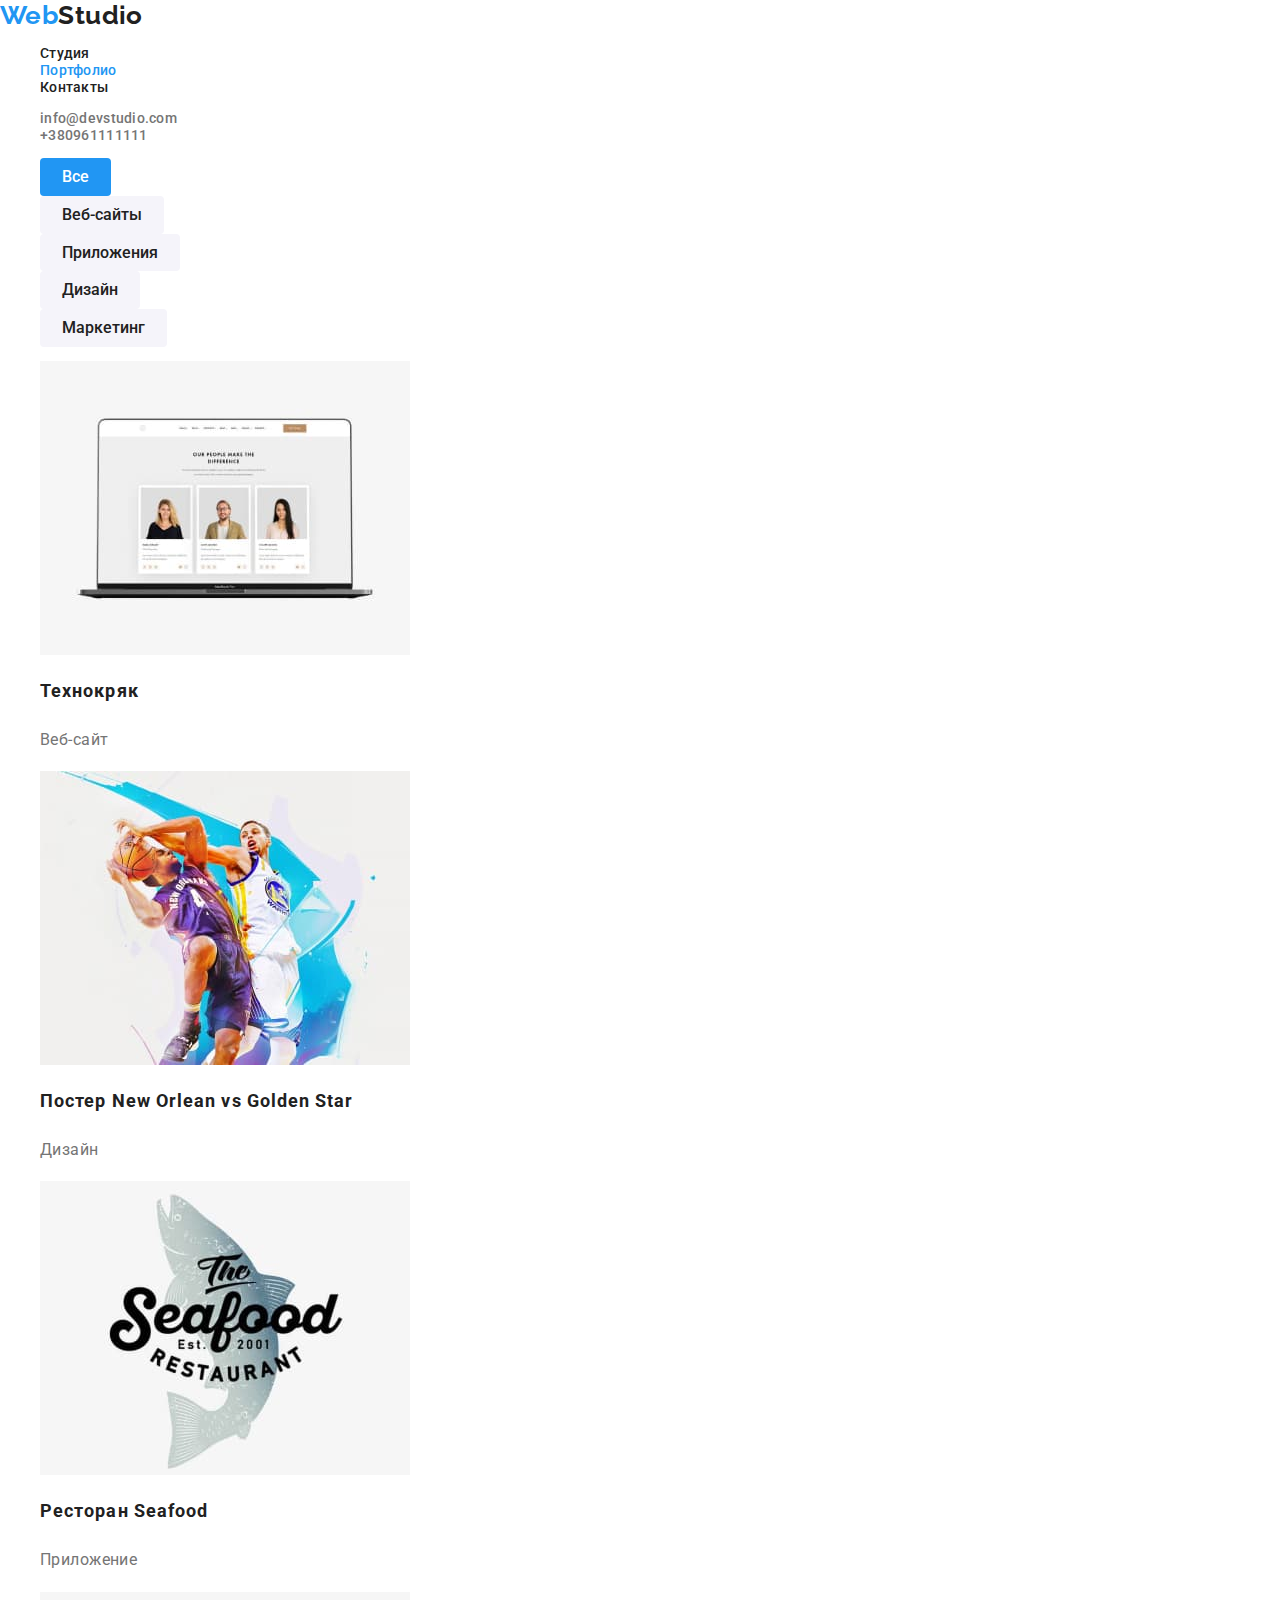
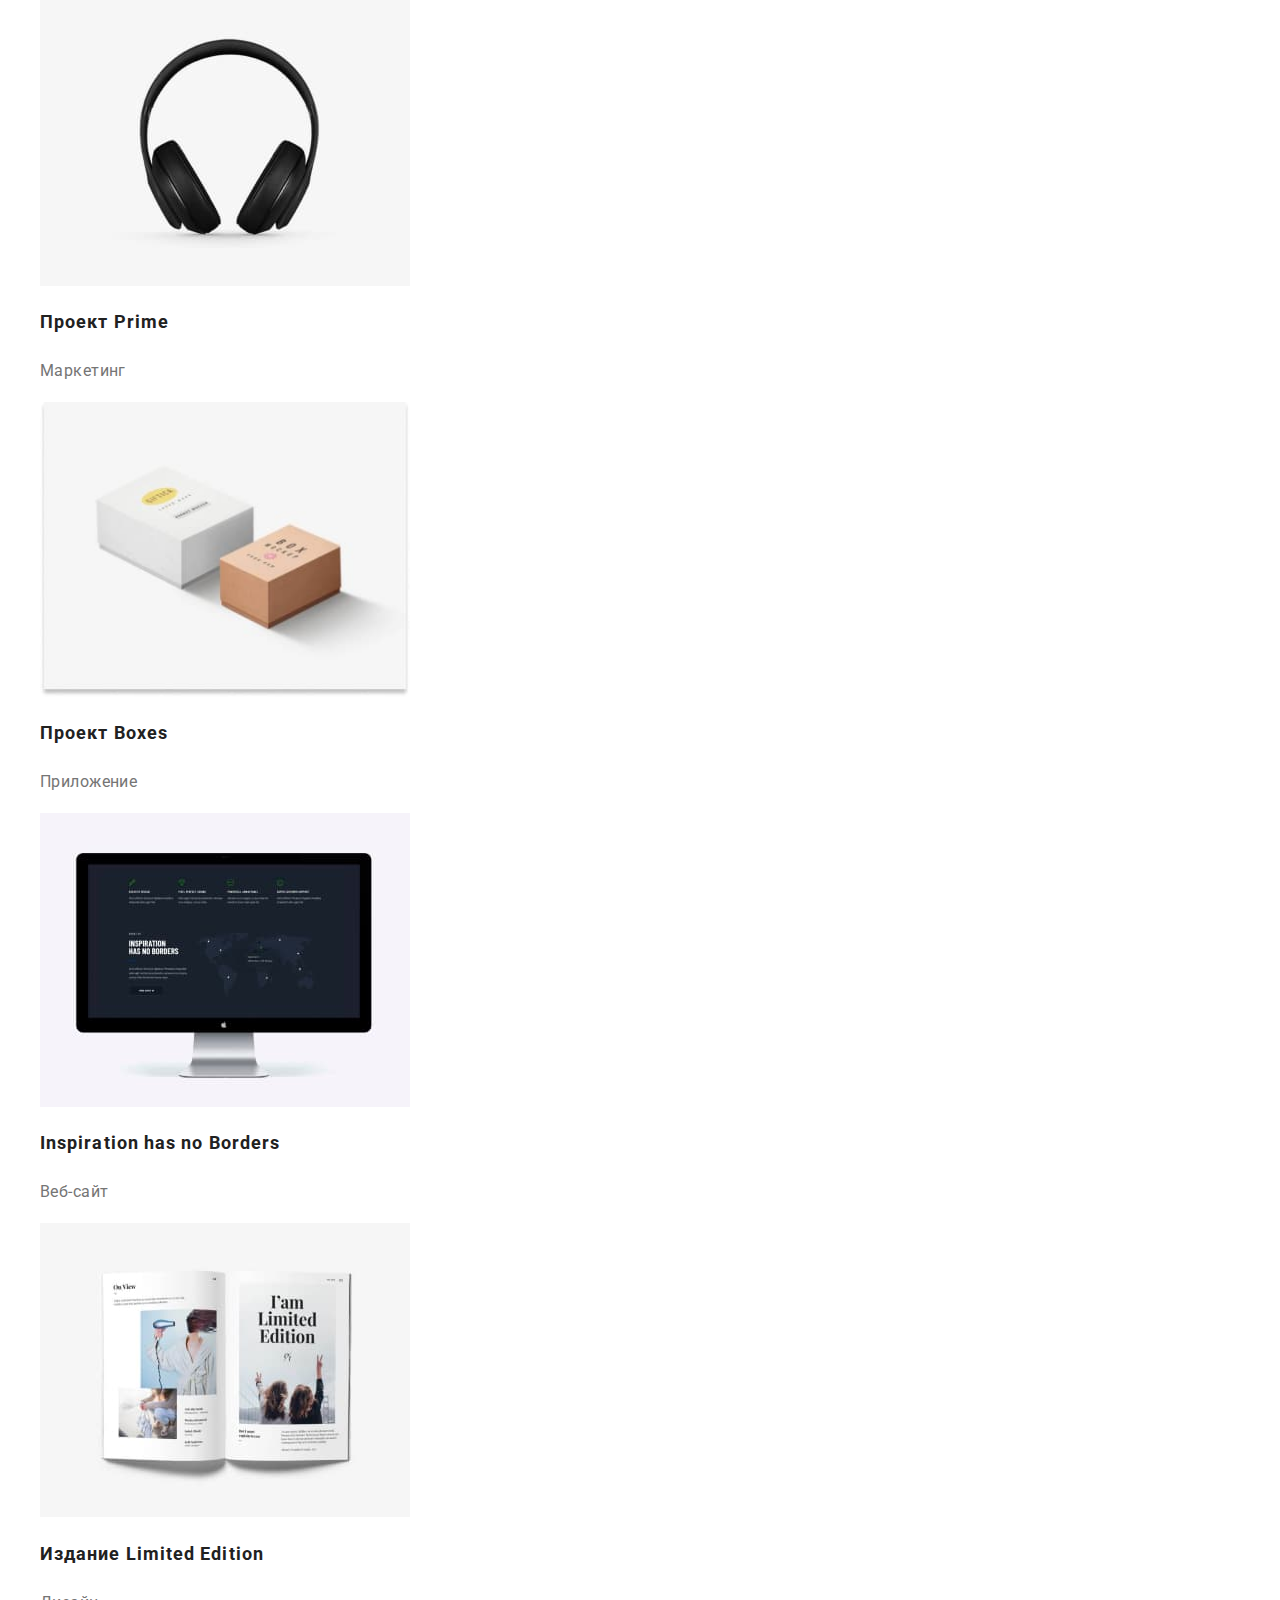
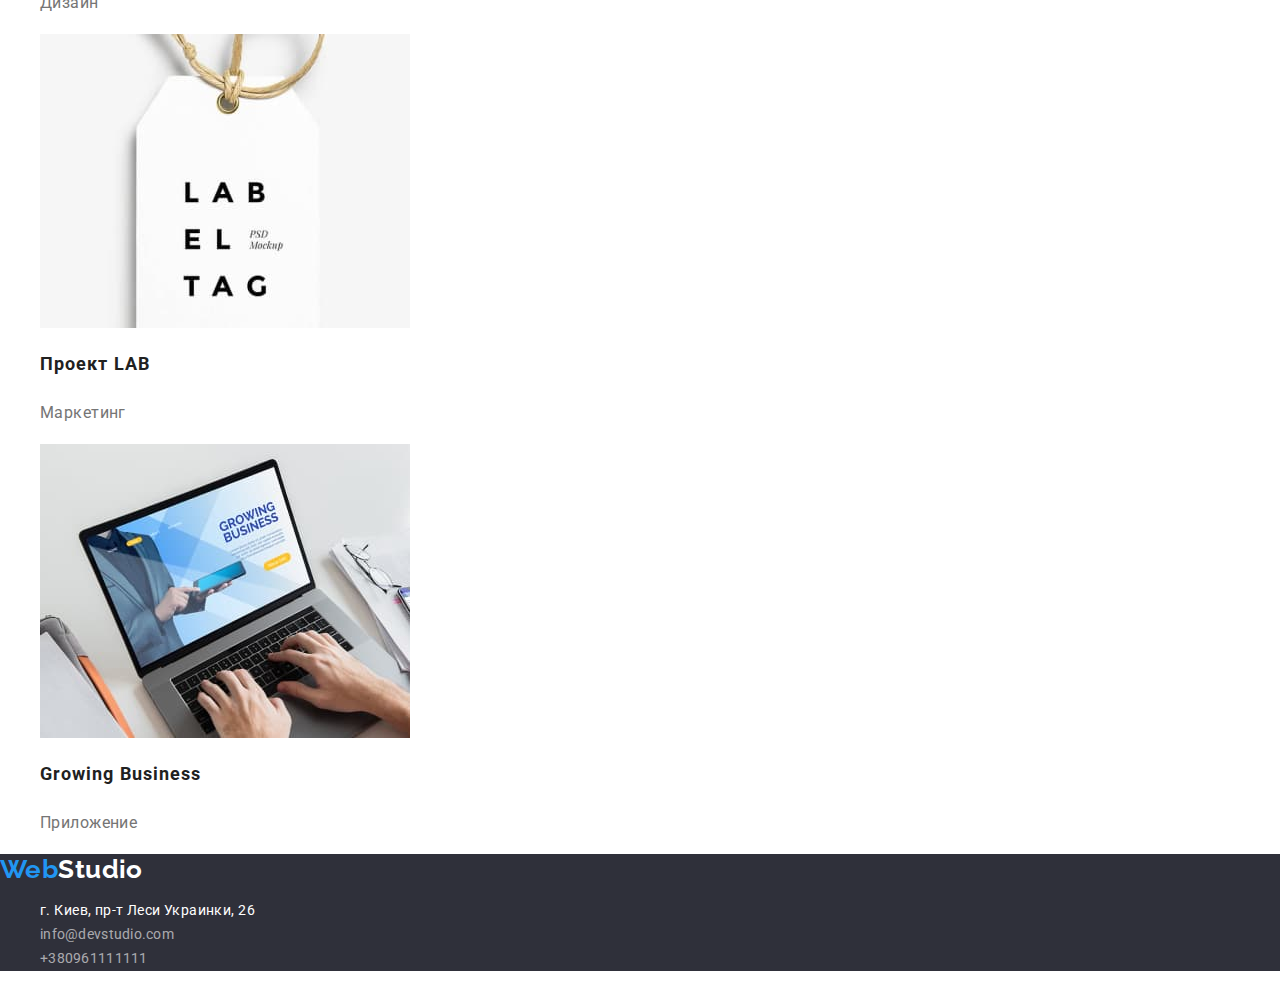
==== portfolio.html @ 8aadfa43 "normallize" ====
<!DOCTYPE html>
<html lang="en">
<head>
    <meta charset="UTF-8">
    <meta http-equiv="X-UA-Compatible" content="IE=edge">
    <meta name="viewport" content="width=device-width, initial-scale=1.0">
    <title>portfolio</title>
    <link href="https://fonts.googleapis.com/css2?family=Raleway:wght@700&family=Roboto:wght@400;500;700;900&display=swap" rel="stylesheet">
    <link rel="stylesheet" href="https://cdnjs.cloudflare.com/ajax/libs/modern-normalize/1.1.0/modern-normalize.min.css">
    <link rel="stylesheet" href="css/style.css">
</head>
<body>
    <header class="header">
        <nav class="header-nav">
            <a class="logo link" href="./index.html">
                <span class="accent">Web</span>Studio</a>
    
            <ul class="header-list list">
                <li class="header-item"><a class="nav-link link" href="./index.html">Студия</a></li>
                <li class="header-item"><a class="nav-link link current" href="./portfolio.html">Портфолио</a></li>
                <li class="header-item"><a class="nav-link link" href="">Контакты</a></li>
            </ul>
        </nav>
    
            <ul>
                <li class="header-item list"><a class="contact-link link" href="mailto:info@devstudio.com">info@devstudio.com</a></li>
                <li class="header-item list"><a class="contact-link link" href="tel:+380961111111">+380961111111</a></li>
            
            </ul>
        
        </header>
        <main>
            <section class="portfolio">
                <h1 class="visually-hidden">Портфолио</h1>
                <ul class="btn-list list">
                    <li><button class="portfolio-btn current" type="button">Все</button></li>
                    <li><button class="portfolio-btn" type="button">Веб-сайты</button></li>
                    <li><button class="portfolio-btn" type="button">Приложения</button></li>
                    <li><button class="portfolio-btn" type="button">Дизайн</button></li>
                    <li><button class="portfolio-btn" type="button">Маркетинг</button></li>
                </ul>
                <ul class="card-list list">
                    <li>
                        <a class="link" href="">
                        <img src="./images/portfolio/portfolio-1.jpg" alt="Веб-сайт" width="370" />
                        <h2 class="card-title">Технокряк</h2>
                        <p class="card-desc">Веб-сайт</p>  
                        </a>
                    </li>
                    <li>
                        <a class="link" href="">
                        <img src="./images/portfolio/portfolio-2.jpg" alt="Дизайн" width="370" />
                        <h2 class="card-title">Постер New Orlean vs Golden Star</h2>
                        <p class="card-desc">Дизайн</p>  
                        </a>
                    </li>
                    <li>
                        <a class="link" href="">
                        <img src="./images/portfolio/portfolio-3.jpg" alt="Приложение" width="370" />
                        <h2 class="card-title">Ресторан Seafood</h2>
                        <p class="card-desc">Приложение</p>  
                        </a>
                    </li>
                    <li>
                        <a class="link" href="">
                        <img src="./images/portfolio/portfolio-4.jpg" alt="Маркетинг" width="370" />
                        <h2 class="card-title">Проект Prime</h2>
                        <p class="card-desc">Маркетинг</p>  
                        </a>
                    </li>
                    <li>
                        <a class="link" href="">
                        <img src="./images/portfolio/portfolio-5.jpg" alt="Приложение" width="370" />
                        <h2 class="card-title">Проект Boxes</h2>
                        <p class="card-desc">Приложение</p>  
                        </a>
                    </li>
                    <li>
                        <a class="link" href="">
                        <img src="./images/portfolio/portfolio-6.jpg" alt="Веб-сайт" width="370" />
                        <h2 class="card-title">Inspiration has no Borders</h2>
                        <p class="card-desc">Веб-сайт</p>  
                        </a>
                    </li>
                    <li>
                        <a class="link" href="">
                        <img src="./images/portfolio/portfolio-7.jpg" alt="Дизайн" width="370" />
                        <h2 class="card-title">Издание Limited Edition</h2>
                        <p class="card-desc">Дизайн</p>  
                        </a>
                    </li>
                    <li>
                        <a class="link" href="">
                        <img src="./images/portfolio/portfolio-8.jpg" alt="Маркетинг" width="370" />
                        <h2 class="card-title">Проект LAB</h2>
                        <p class="card-desc">Маркетинг</p>  
                        </a>
                    </li>
                    <li>
                        <a class="link" href="">
                        <img src="./images/portfolio/portfolio-9.jpg" alt="Приложение" width="370" />
                        <h2 class="card-title">Growing Business</h2>
                        <p class="card-desc">Приложение</p>  
                        </a>
                    </li>
                </ul>
            </section>
        </main>
        <footer class="footer">
            <a class="logo link" href="/">
               <span class="accent">Web</span>Studio</a>
            <ul class="footer list">
                <li class="footer item">
                    <a class="adress-link link" href="https://goo.gl/maps/D3uRbkzvZpGUqhTm6" target="_blank" rel="noopener noreferrer">г. Киев, пр-т Леси Украинки, 26</a>
                </li>
                <li class="footer list">
                    <a class="contact-link link list " href="mailto:info@devstudio.com">info@devstudio.com</a>
                </li>
                <li class="footer list">
                    <a class="contact-link link list" href="tel:+380961111111">+380961111111</a>
                </li>
            </ul>
        </footer>
</body>

</html>
---- css/style.css ----
:root {
    --primary-text-color: #757575;
    --secondary-text-color: #212121;
    --primary-white-color: #ffffff;
    --accent-color: #2196F3;
    --secondary-font-family: "Raleway", sans-serif;
    --primary-font-family: "Roboto", sans-serif;

}

html {
    box-sizing: border-box;
}

*,
*::before,
*::after {
    box-sizing: inherit;
}

body {
 font-family: var(--primary-font-family);
 color: var(--primary-text-color);
 background-color: var(--primay-white-color);
 font-size: 14px;
 letter-spacing: 0.03em;

 margin: 0;
}

.link {
text-decoration: none;
}

.list {
list-style: none;
}

.visually-hidden {
    position: absolute;
    width: 1px;
    height: 1px;
    margin: -1px;
    border: 0;
    padding: 0;
    
    white-space: nowrap;
    clip-path: inset(100%);
    clip: rect(0 0 0 0);
    overflow: hidden;
  }

.hero-title {
font-size: 36px;
line-height: 1.16;
text-align: center;
color: var(--secondary-text-color);

}

.section-title {
font-size: 36px;
line-height: 1.16;
text-align: center;
color: var(--secondary-text-color);

}

/* logo webstudio */
.logo {
font-family: var(--secondary-font-family);    
font-size: 26px;
line-height: 1.19;
color: var(--secondary-text-color);
font-weight: 700;
}

.accent { 
    color: var(--accent-color);
}

/* ссылки студия,портфолио,контакты,*/

.nav-link,
.contact-link {
font-weight: 500;
line-height: 1.14;
letter-spacing: 0.02em;
color: var(--secondary-text-color);
}

.nav-link:hover,
.nav-link:focus,
.contact-link:hover,
.contact-link:focus,
.current {
    color: var(--accent-color);
}

/* емейл,телефон */

.contact-link {
color: var(--primary-text-color);
}

/* button */

.button {
    background: var(--accent-color);
    color: var(--primary-white-color);
}

.hero {
    background: #2F303A;
}

.hero-title {
font-size: 44px;
line-height: 1.36;
letter-spacing: 0.06em;
color: #ffffff;
}

/* секция  about */

.about-subtitle {
font-size: 14px;
line-height: 1.14;
color: var(--secondary-text-color);
font-weight: 700;
text-transform: uppercase;
}

.about-description{
    line-height: 1.71;
}

/* секция наша команда */

.team {
background: #F5F4FA;
}

.team-subtitle {
font-size: 16px;
line-height: 1.18;
letter-spacing: 0.03em;
color: #212121;
}

/* footer */

.footer {
background: #2F303A;
}

.footer .logo {
color: var(--primary-white-color);
}

.adress-link {
font-size: 14px;
line-height: 1.71;
color: var(--primary-white-color);
}



.footer .contact-link {
color:rgba(255, 255, 255, 0.6);
font-weight: 400;
line-height: 1.71;
}

.nav-link:hover,
.nav-link:focus,
.contact-link:hover,
.contact-link:focus,
.current {
    color: var(--accent-color);
}

/* ПОРТФОЛИО */

.portfolio-btn {
font-family: 'Roboto';
font-weight: 500;
font-size: 16px;
line-height: 1.62;


background-color: #F5F4FA;
border-radius: 4px;

color: var(--secondary-text-color);
cursor: pointer;
border: none;
padding: 6px 22px;
}

.portfolio-btn:hover,
.portfolio-btn:focus {
    background-color: var(--accent-color);
    color: var(--primary-white-color);
}

.portfolio-btn.current {
    background-color: var(--accent-color);
    color: var(--primary-white-color);
}

.card-title {
    font-size: 18px;
    line-height: 2;
    letter-spacing: 0.06em;
    color: var(--secondary-text-color);
}

.card-desc {
    font-size: 16px;
    line-height: 1.88;
    color: var(--primary-text-color);
}
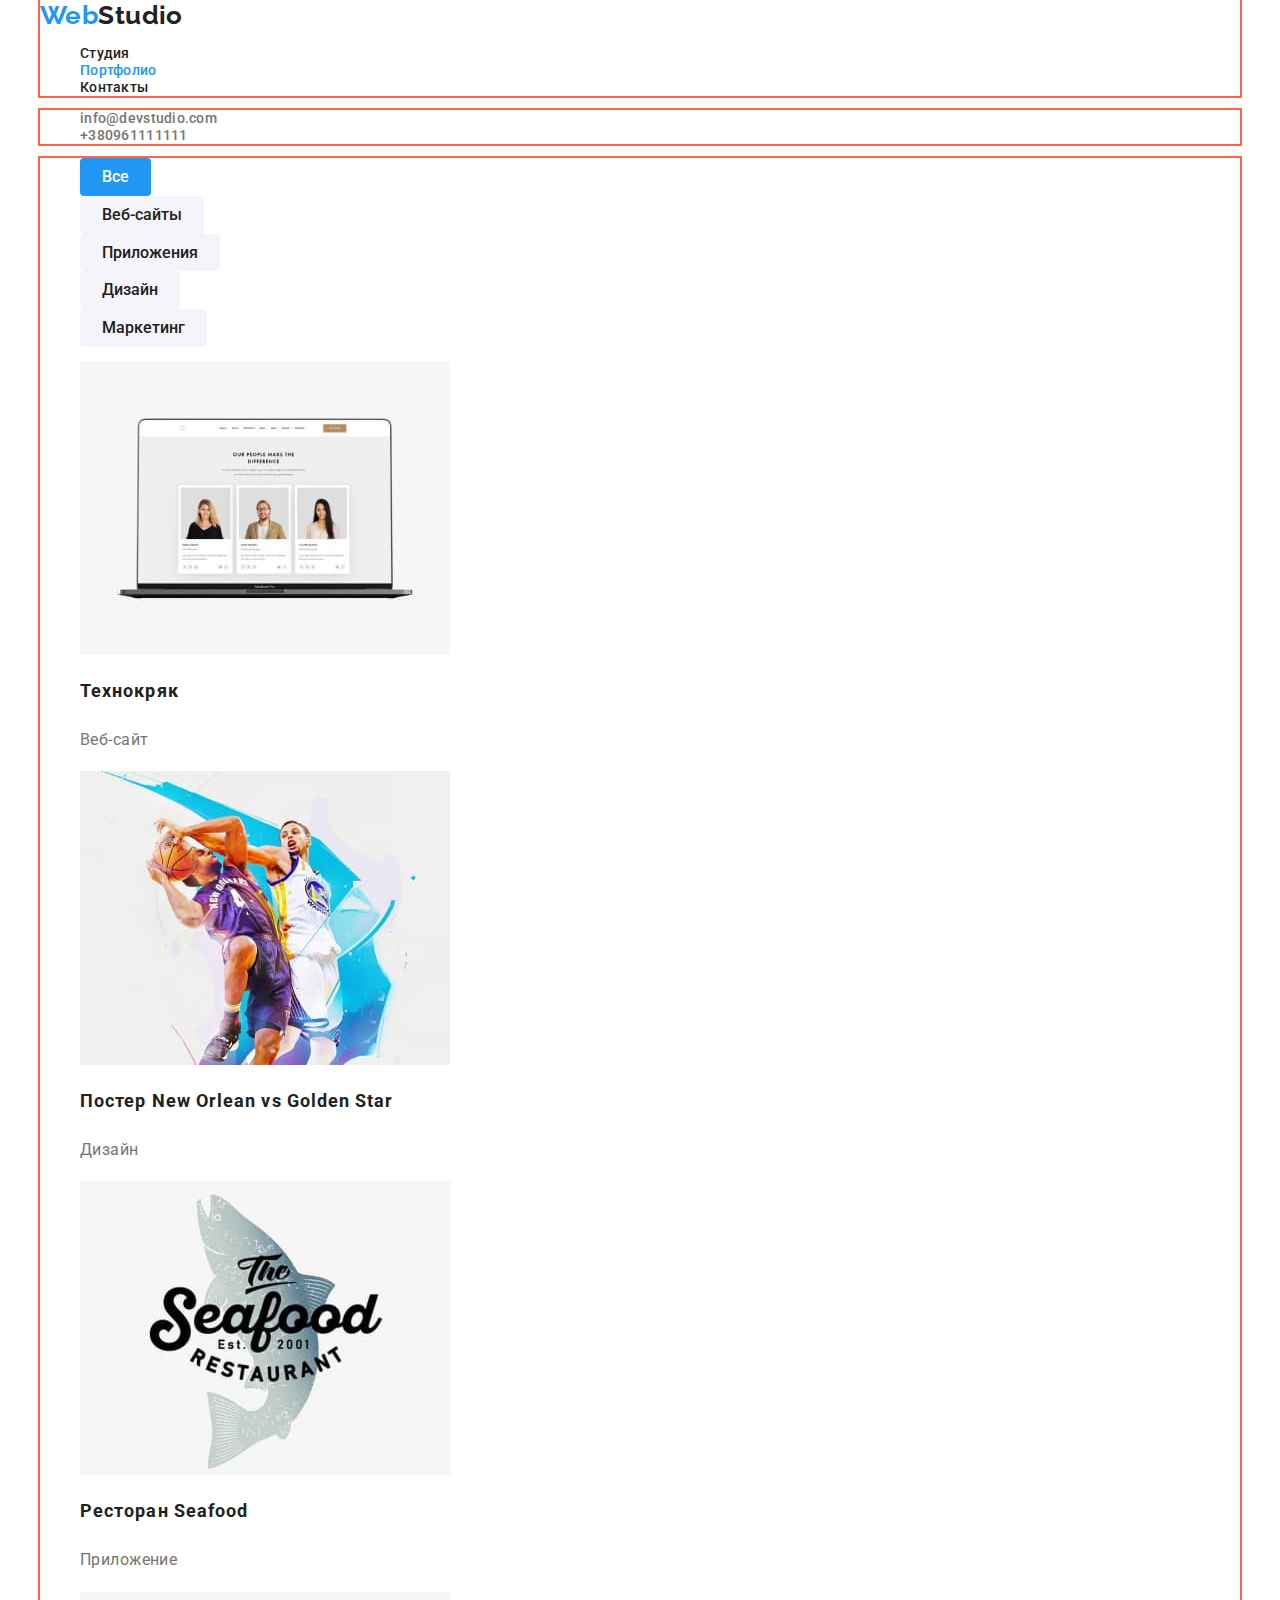
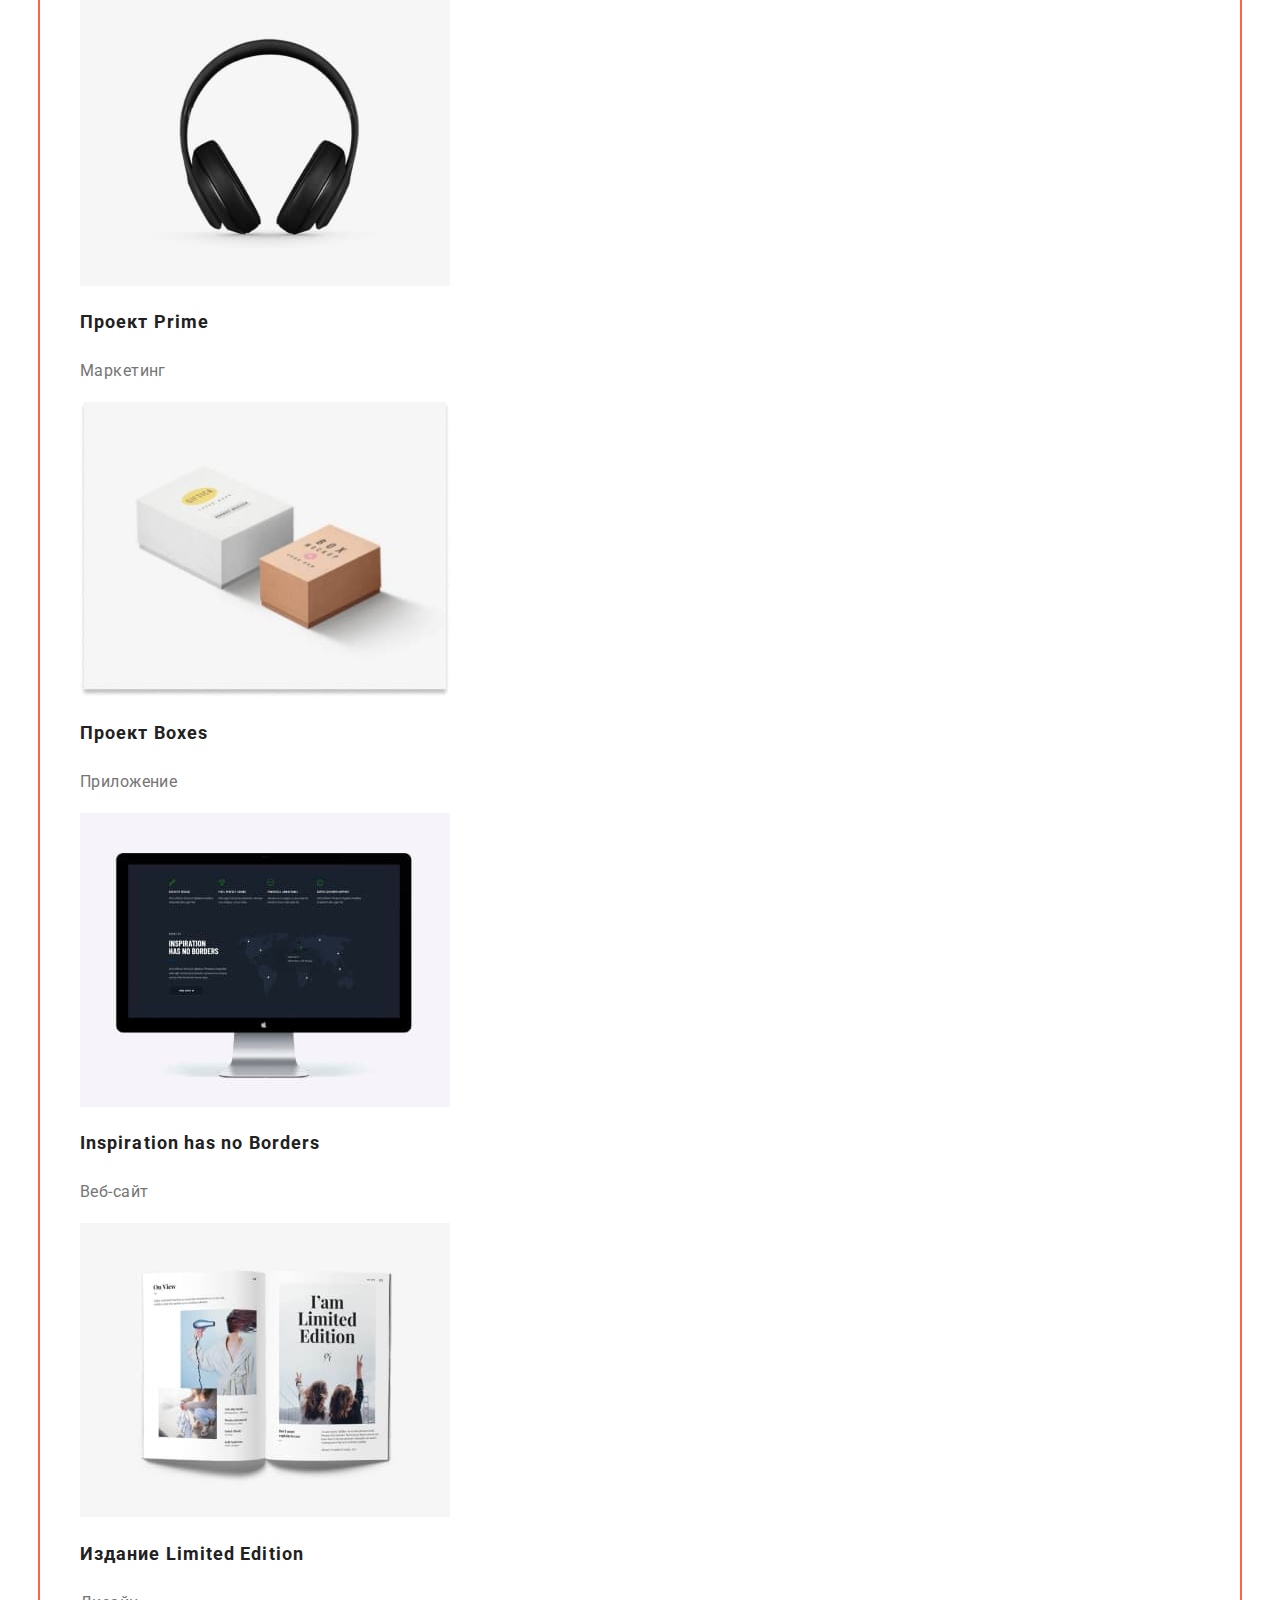
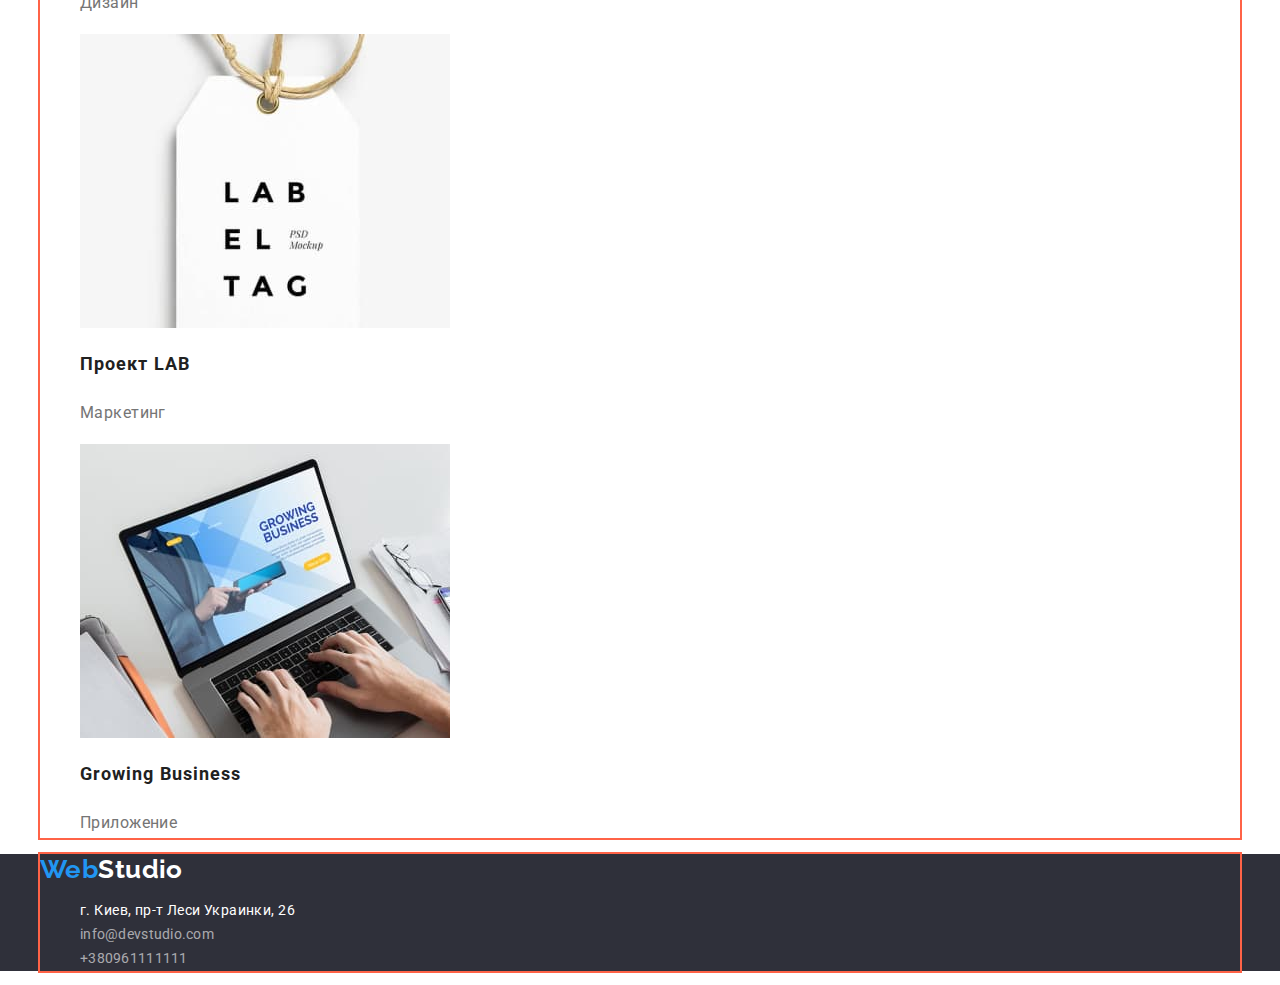
==== commit 3a688ce4: "container" ====
--- a/portfolio.html
+++ b/portfolio.html
@@ -11,6 +11,7 @@
 </head>
 <body>
     <header class="header">
+        <div class="container">
         <nav class="header-nav">
             <a class="logo link" href="./index.html">
                 <span class="accent">Web</span>Studio</a>
@@ -20,17 +21,21 @@
                 <li class="header-item"><a class="nav-link link current" href="./portfolio.html">Портфолио</a></li>
                 <li class="header-item"><a class="nav-link link" href="">Контакты</a></li>
             </ul>
+        </div>
         </nav>
     
+        <div class="container">   
             <ul>
                 <li class="header-item list"><a class="contact-link link" href="mailto:info@devstudio.com">info@devstudio.com</a></li>
                 <li class="header-item list"><a class="contact-link link" href="tel:+380961111111">+380961111111</a></li>
             
             </ul>
+        </div> 
         
         </header>
         <main>
             <section class="portfolio">
+                <div class="container"> 
                 <h1 class="visually-hidden">Портфолио</h1>
                 <ul class="btn-list list">
                     <li><button class="portfolio-btn current" type="button">Все</button></li>
@@ -104,9 +109,11 @@
                         </a>
                     </li>
                 </ul>
+                </div>
             </section>
         </main>
         <footer class="footer">
+            <div class="container">
             <a class="logo link" href="/">
                <span class="accent">Web</span>Studio</a>
             <ul class="footer list">
@@ -120,6 +127,7 @@
                     <a class="contact-link link list" href="tel:+380961111111">+380961111111</a>
                 </li>
             </ul>
+        </div>
         </footer>
 </body>
 
--- a/css/style.css
+++ b/css/style.css
@@ -220,4 +220,13 @@
     font-size: 16px;
     line-height: 1.88;
     color: var(--primary-text-color);
-}+}
+
+/* dz3 container */
+
+.container {
+    margin-left: auto;
+    margin-right: auto;
+    width: 1200px;
+    outline: 2px solid tomato;
+}
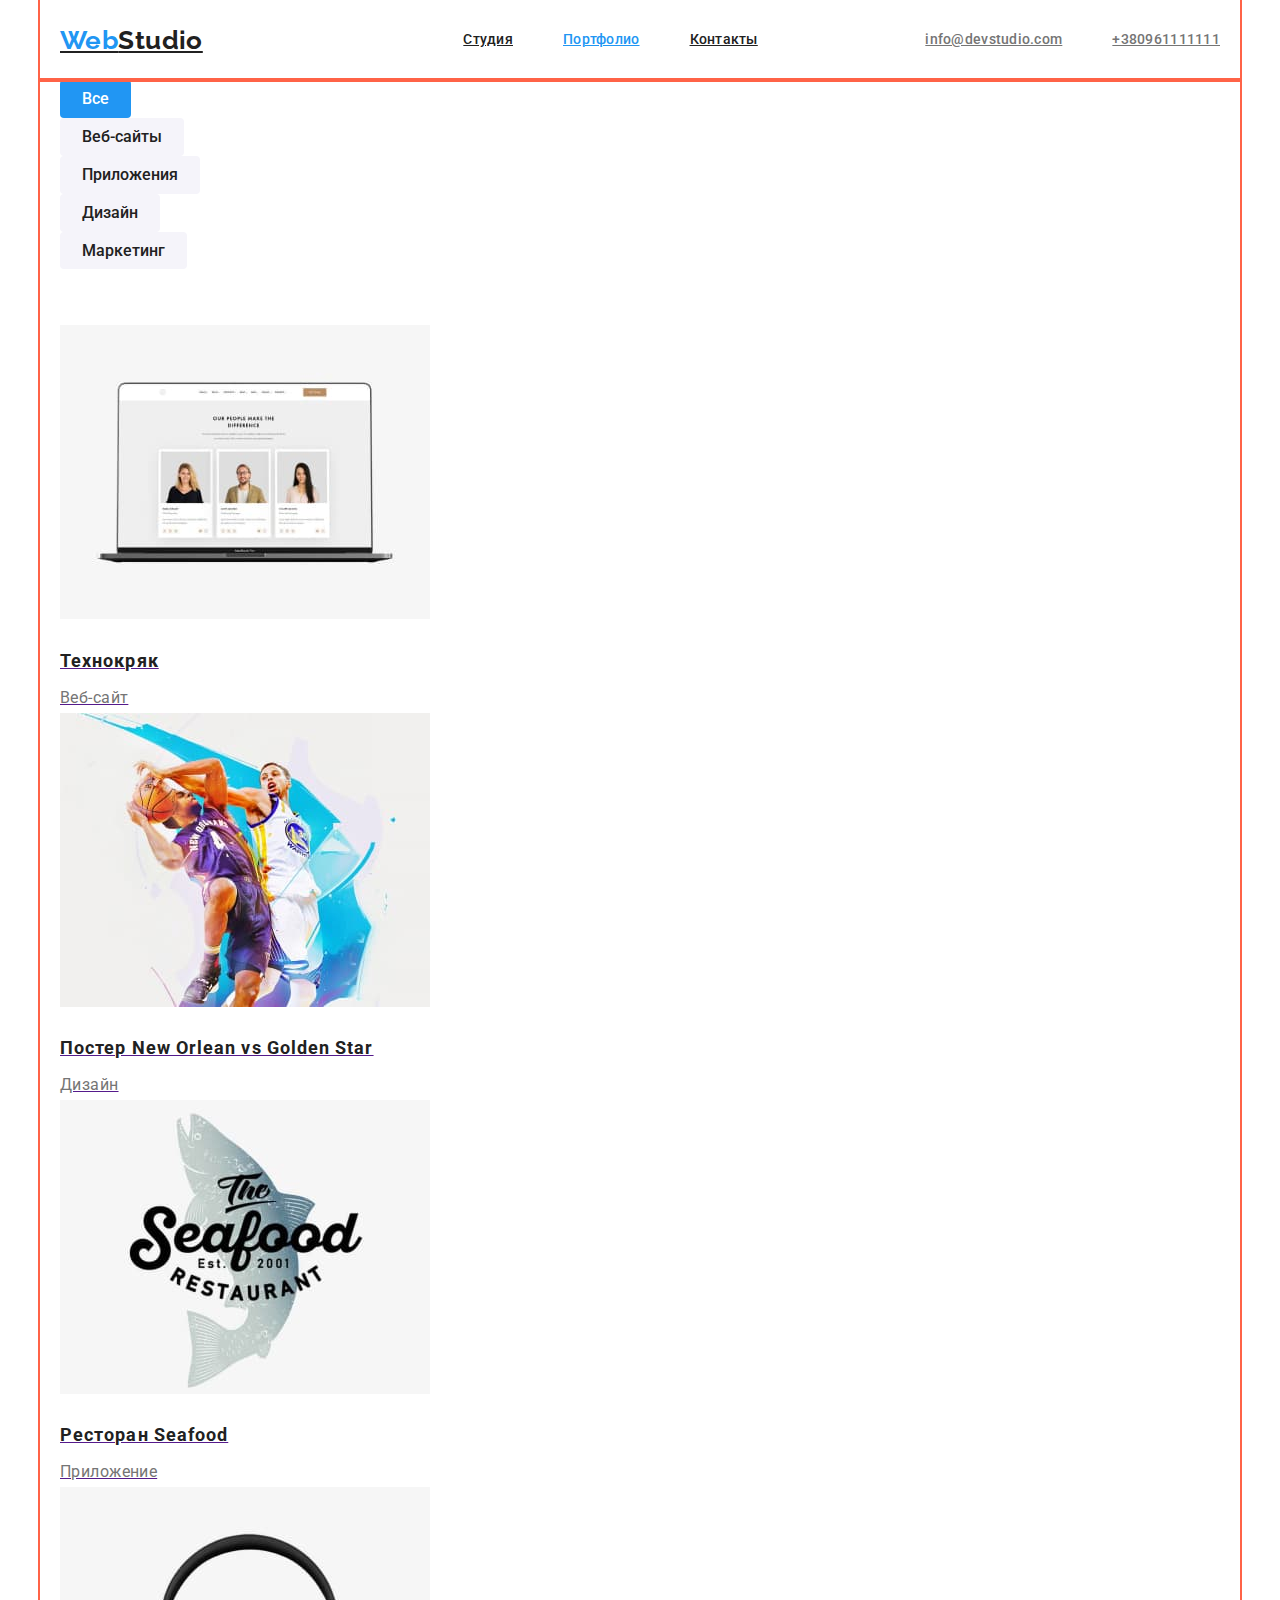
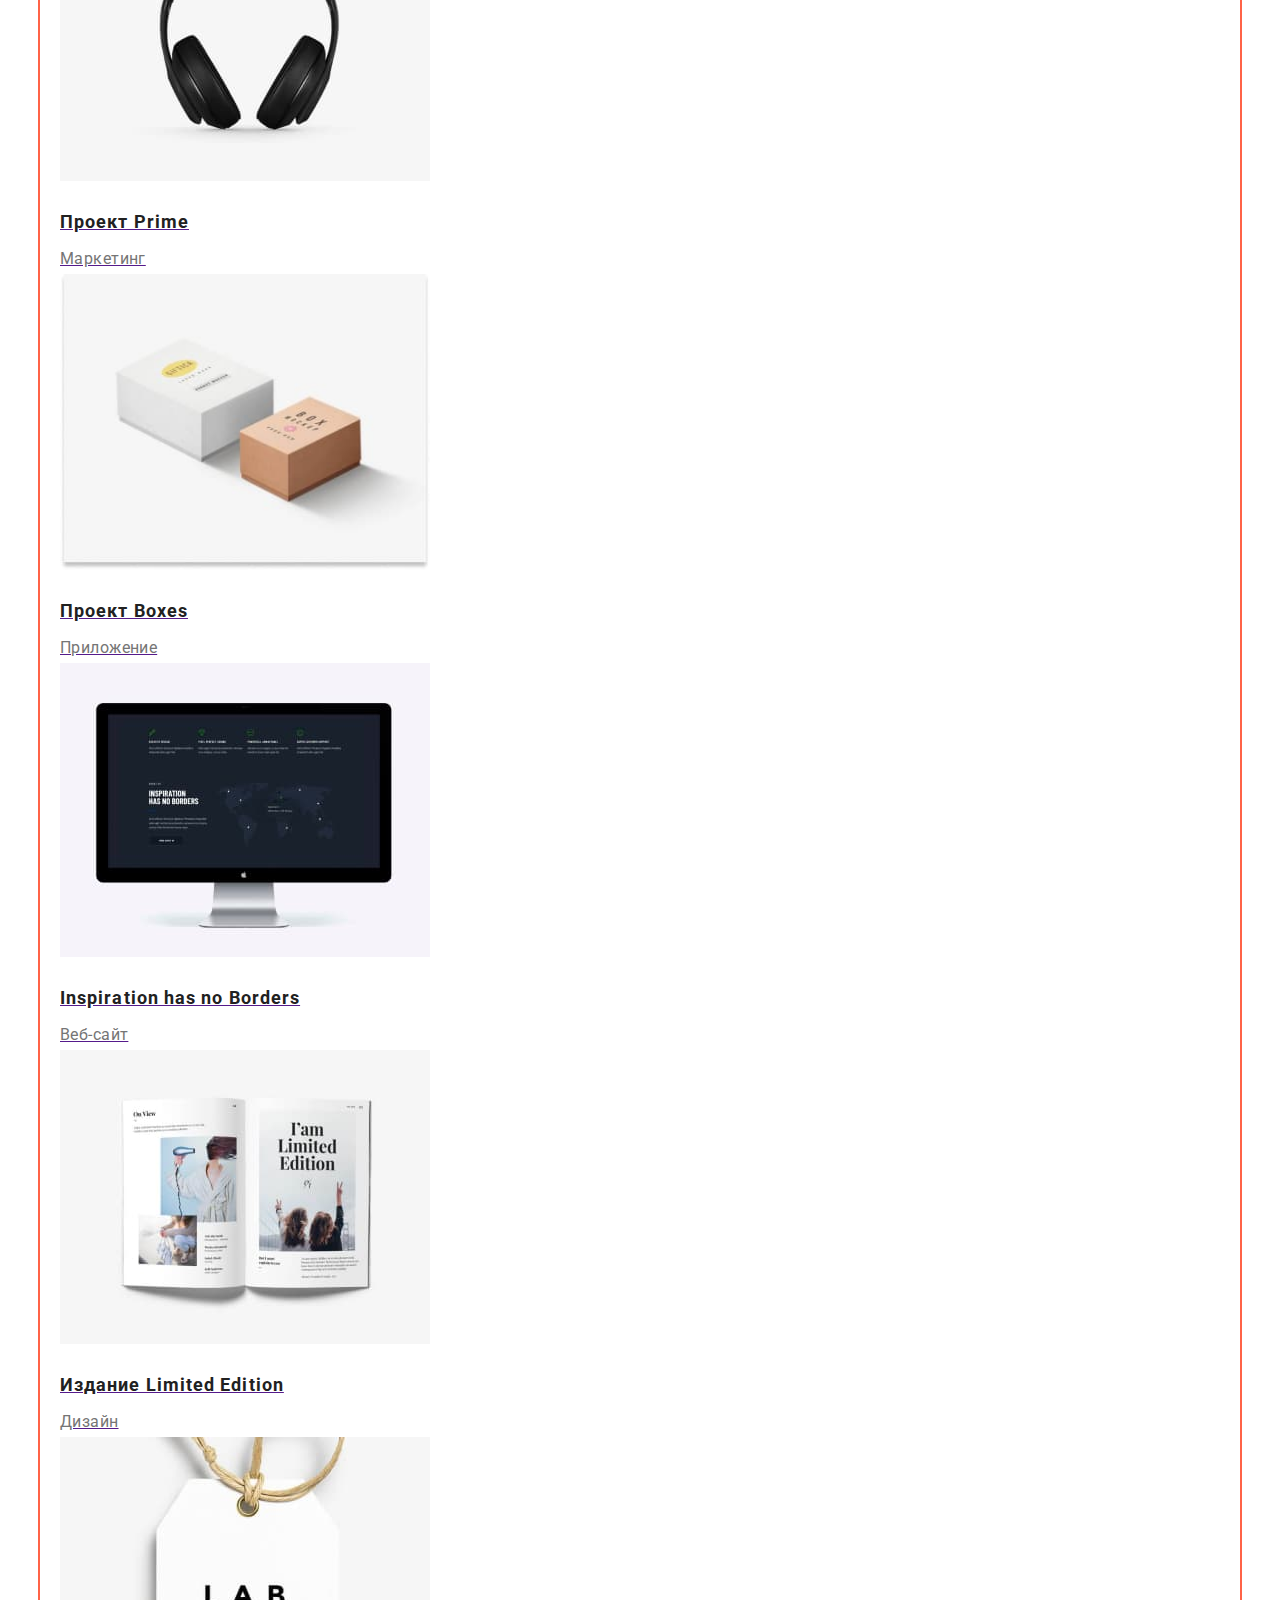
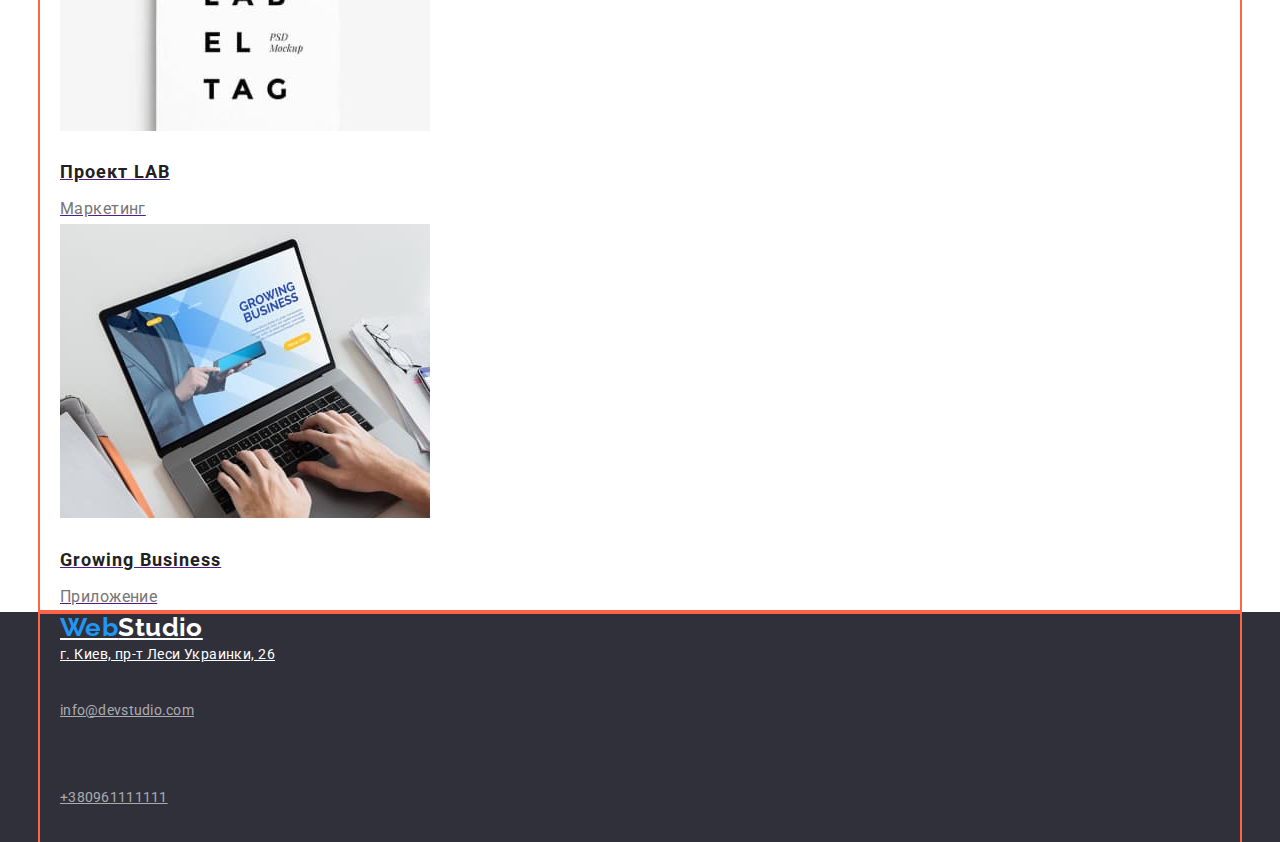
==== commit 8b194fa7: "flex" ====
--- a/portfolio.html
+++ b/portfolio.html
@@ -12,7 +12,7 @@
 <body>
     <header class="header">
         <div class="container">
-        <nav class="header-nav">
+        <nav class="header-nav main">
             <a class="logo link" href="./index.html">
                 <span class="accent">Web</span>Studio</a>
     
@@ -21,15 +21,12 @@
                 <li class="header-item"><a class="nav-link link current" href="./portfolio.html">Портфолио</a></li>
                 <li class="header-item"><a class="nav-link link" href="">Контакты</a></li>
             </ul>
-        </div>
-        </nav>
-    
-        <div class="container">   
-            <ul>
+            <ul class="header-list list">
                 <li class="header-item list"><a class="contact-link link" href="mailto:info@devstudio.com">info@devstudio.com</a></li>
                 <li class="header-item list"><a class="contact-link link" href="tel:+380961111111">+380961111111</a></li>
             
             </ul>
+        </nav>
         </div> 
         
         </header>
--- a/css/style.css
+++ b/css/style.css
@@ -24,16 +24,43 @@
  background-color: var(--primay-white-color);
  font-size: 14px;
  letter-spacing: 0.03em;
-
- margin: 0;
-}
-
-.link {
-text-decoration: none;
-}
-
-.list {
-list-style: none;
+}
+
+.link  { 
+    list-style: none;
+    padding-left: 0;
+    margin: 0;
+}
+
+.list { 
+    list-style: none;
+    padding-left: 0;
+    margin: 0;
+    padding: 0px;
+}
+
+.container {
+    margin-left: auto;
+    margin-right: auto;
+    padding-left: 20px;
+    padding-right: 20px;
+    width: 1200px;
+    outline: 2px solid tomato;
+}
+
+h1, h2, h3, h4, h5, h6, p { 
+    margin-top: 0;
+    margin-bottom: 0px;
+}
+
+.img { 
+    display: block;
+    max-width: 100%;
+    height: auto;
+}
+
+.adress { 
+    font-style: normal;
 }
 
 .visually-hidden {
@@ -75,6 +102,11 @@
 font-weight: 700;
 }
 
+.logo.link {
+    margin-right: 93px;
+    
+}
+
 .accent { 
     color: var(--accent-color);
 }
@@ -83,6 +115,10 @@
 
 .nav-link,
 .contact-link {
+    padding-top: 32px;
+    padding-bottom: 32px;
+    display: block;
+
 font-weight: 500;
 line-height: 1.14;
 letter-spacing: 0.02em;
@@ -97,24 +133,60 @@
     color: var(--accent-color);
 }
 
+.header-list {
+    display: flex;
+    
+}
+
+.header-item:not(:last-child) {
+    margin-right: 50px;
+}
+
+.header-nav.main {
+    display: flex;
+    align-items: center;
+}
+
 /* емейл,телефон */
 
 .contact-link {
 color: var(--primary-text-color);
 }
 
+.header-list {
+    padding: 0px;
+    margin: 0px;
+    margin-left: auto;
+}
+
+.header-item .list {
+    padding: 0px;
+    margin-left: 0px;
+}
+
 /* button */
 
 .button {
+    display: inline-block;
+    border-radius: 4px;
+    padding: 10px 32px;
+    min-width: 200px;
+    border: 1px solid transparent;
+    align-items: center;
+
     background: var(--accent-color);
     color: var(--primary-white-color);
 }
 
 .hero {
     background: #2F303A;
+    text-align: center;
 }
 
 .hero-title {
+margin-top: 0px;
+margin-bottom: 30px;
+
 font-size: 44px;
 line-height: 1.36;
 letter-spacing: 0.06em;
@@ -123,7 +195,11 @@
 
 /* секция  about */
 
+
 .about-subtitle {
+    margin-bottom: 10px;
+margin-top: 0px;
+
 font-size: 14px;
 line-height: 1.14;
 color: var(--secondary-text-color);
@@ -131,14 +207,53 @@
 text-transform: uppercase;
 }
 
-.about-description{
+.about-list {
+    margin-top: 0px;
+    margin-bottom: 0px;
+    display: flex;
+    align-items: center;
+}
+
+.about-description {
+margin-bottom: 0px;
+margin-top: 0px;
+margin-right: 30px;
+
     line-height: 1.71;
 }
 
+/* work */
+
+.work {
+    margin-top: 0px;
+    margin-bottom: 0px;    
+}
+
+.section-title {
+    margin-top: 0px;
+    margin-bottom: 50px;
+    
+}
+
+.work-list {
+    display: flex;
+    align-items: center;
+    justify-content: center;
+}
+
+
 /* секция наша команда */
 
 .team {
-background: #F5F4FA;
+    margin-top: 0px;
+    margin-bottom: 0px;
+
+    background: #F5F4FA;
+}
+
+.team-section {
+    margin-top: 0px;
+    margin-bottom: 50px;
 }
 
 .team-subtitle {
@@ -146,6 +261,13 @@
 line-height: 1.18;
 letter-spacing: 0.03em;
 color: #212121;
+}
+
+
+.team-list {
+    display: flex;
+    align-items: center;
+    justify-content: center;
 }
 
 /* footer */
@@ -209,7 +331,15 @@
     color: var(--primary-white-color);
 }
 
+.card-list.list {
+    margin-top: 56px;
+}
+
 .card-title {
+    margin-top: 20px;
+    margin-bottom: 0px;
+    padding: 0px;
+
     font-size: 18px;
     line-height: 2;
     letter-spacing: 0.06em;
@@ -217,16 +347,11 @@
 }
 
 .card-desc {
+    margin-top: 4px;
+    margin-bottom: 0px;
+    padding: 0px;
+
     font-size: 16px;
     line-height: 1.88;
     color: var(--primary-text-color);
-}
-
-/* dz3 container */
-
-.container {
-    margin-left: auto;
-    margin-right: auto;
-    width: 1200px;
-    outline: 2px solid tomato;
-}
+}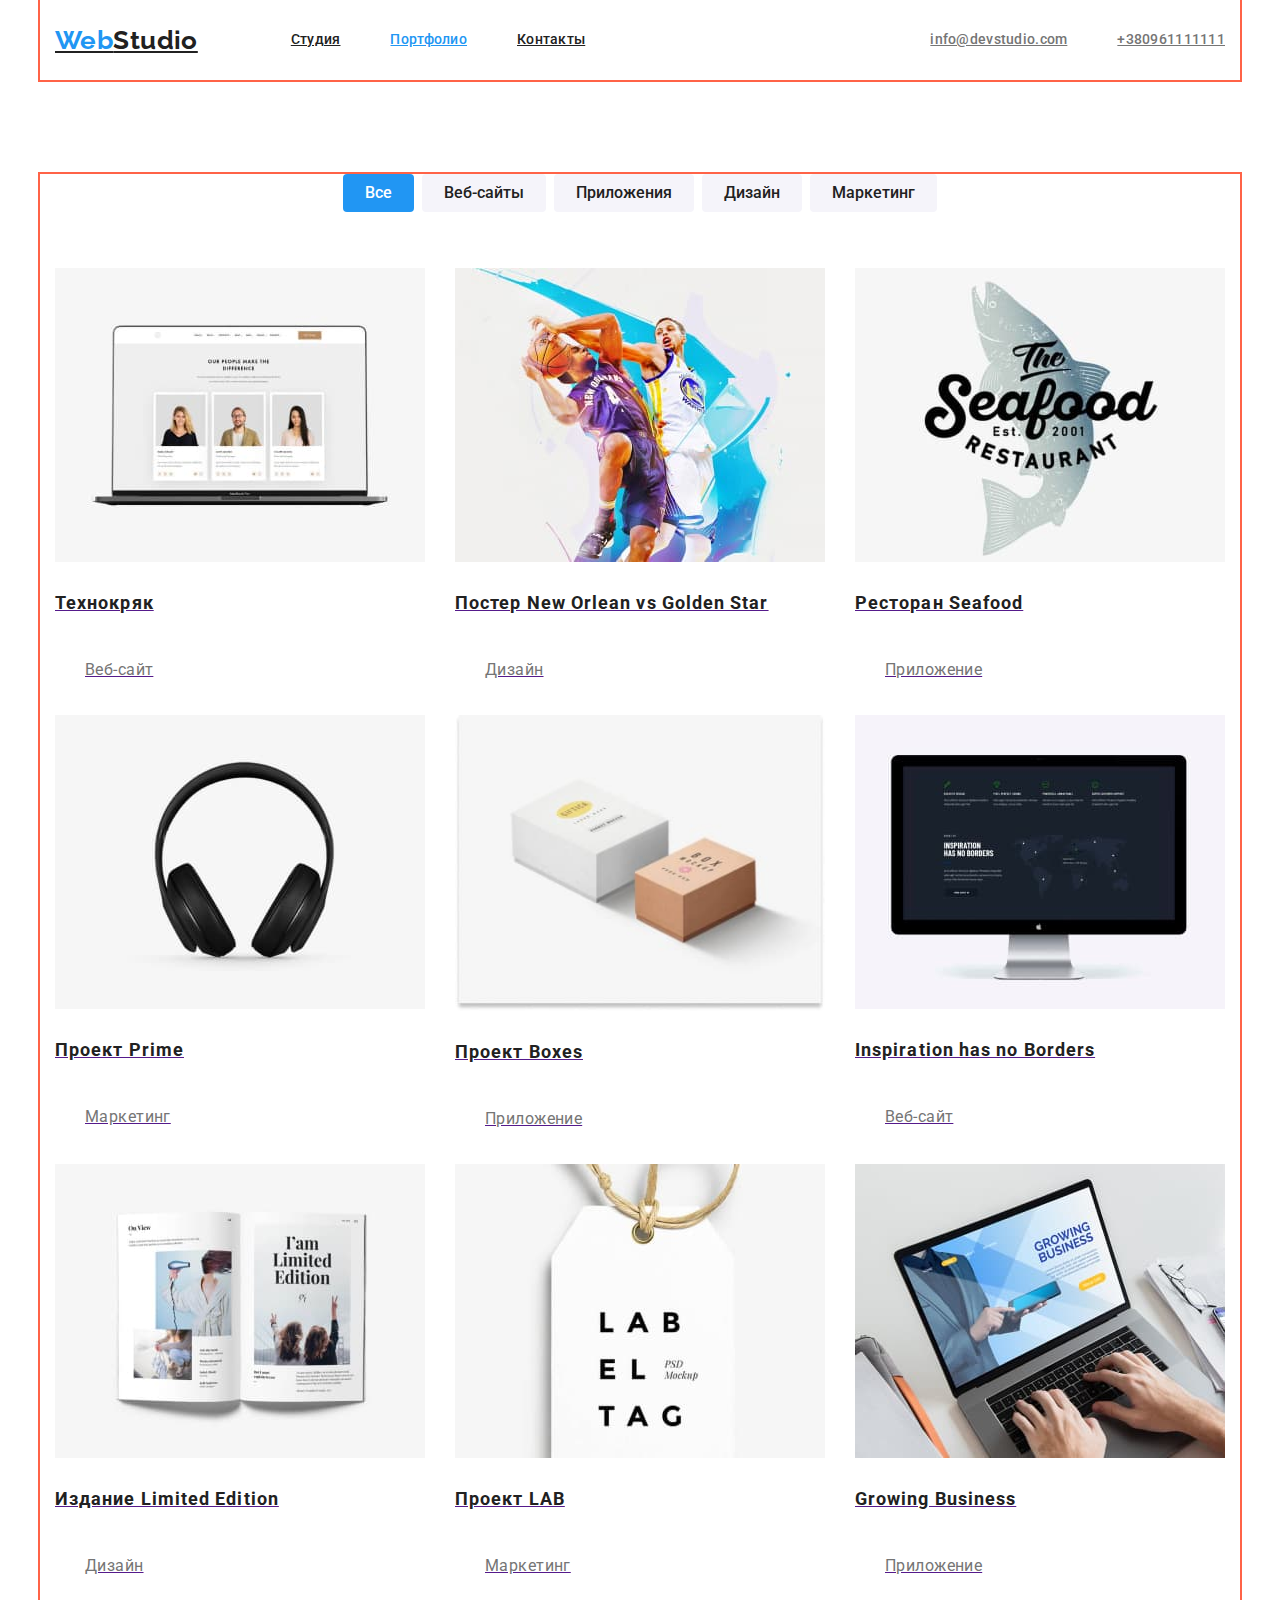
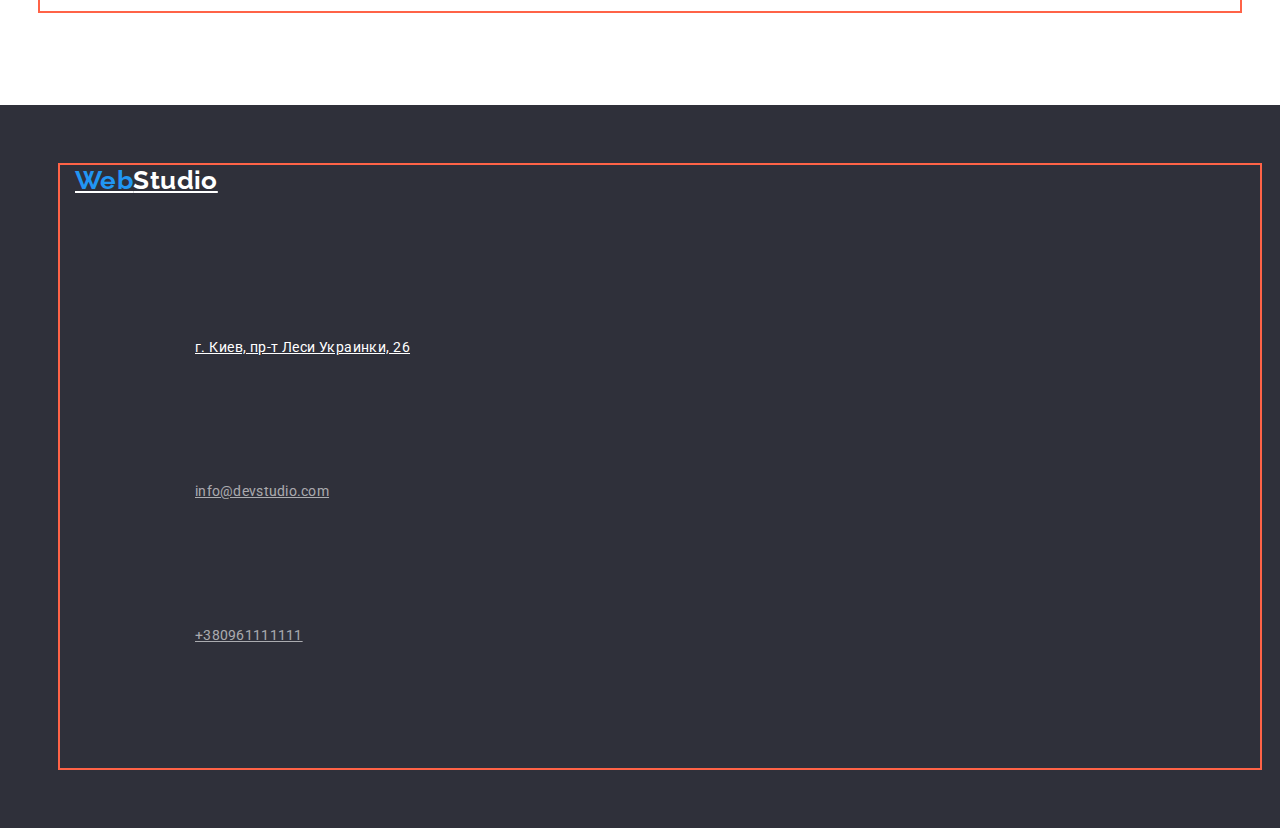
==== commit 6487f102: "переделка" ====
--- a/portfolio.html
+++ b/portfolio.html
@@ -16,30 +16,31 @@
             <a class="logo link" href="./index.html">
                 <span class="accent">Web</span>Studio</a>
     
-            <ul class="header-list list">
+            <ul class="nav-list list">
                 <li class="header-item"><a class="nav-link link" href="./index.html">Студия</a></li>
                 <li class="header-item"><a class="nav-link link current" href="./portfolio.html">Портфолио</a></li>
                 <li class="header-item"><a class="nav-link link" href="">Контакты</a></li>
             </ul>
-            <ul class="header-list list">
-                <li class="header-item list"><a class="contact-link link" href="mailto:info@devstudio.com">info@devstudio.com</a></li>
-                <li class="header-item list"><a class="contact-link link" href="tel:+380961111111">+380961111111</a></li>
-            
-            </ul>
         </nav>
+
+        <ul class="contacts-list list">
+            <li class="header-item list"><a class="contact-link link" href="mailto:info@devstudio.com">info@devstudio.com</a></li>
+            <li class="header-item list"><a class="contact-link link" href="tel:+380961111111">+380961111111</a></li>
+        
+        </ul>
         </div> 
         
         </header>
         <main>
-            <section class="portfolio">
+            <section class="section portfolio">
                 <div class="container"> 
                 <h1 class="visually-hidden">Портфолио</h1>
                 <ul class="btn-list list">
-                    <li><button class="portfolio-btn current" type="button">Все</button></li>
-                    <li><button class="portfolio-btn" type="button">Веб-сайты</button></li>
-                    <li><button class="portfolio-btn" type="button">Приложения</button></li>
-                    <li><button class="portfolio-btn" type="button">Дизайн</button></li>
-                    <li><button class="portfolio-btn" type="button">Маркетинг</button></li>
+                    <li class="portfolio-item"><button class="portfolio-btn current" type="button">Все</button></li>
+                    <li class="portfolio-item"><button class="portfolio-btn" type="button">Веб-сайты</button></li>
+                    <li class="portfolio-item"><button class="portfolio-btn" type="button">Приложения</button></li>
+                    <li class="portfolio-item"><button class="portfolio-btn" type="button">Дизайн</button></li>
+                    <li class="portfolio-item"><button class="portfolio-btn" type="button">Маркетинг</button></li>
                 </ul>
                 <ul class="card-list list">
                     <li>
--- a/css/style.css
+++ b/css/style.css
@@ -39,11 +39,15 @@
     padding: 0px;
 }
 
+.section {
+    padding: 94px 0;
+}
+
 .container {
     margin-left: auto;
     margin-right: auto;
-    padding-left: 20px;
-    padding-right: 20px;
+    padding-left: 15px;
+    padding-right: 15px;
     width: 1200px;
     outline: 2px solid tomato;
 }
@@ -133,10 +137,10 @@
     color: var(--accent-color);
 }
 
-.header-list {
-    display: flex;
-    
-}
+/* .header-list {
+    display: flex;
+    
+} */
 
 .header-item:not(:last-child) {
     margin-right: 50px;
@@ -147,17 +151,32 @@
     align-items: center;
 }
 
+.nav-list,
+.contacts-list {
+    display: flex;
+align-items: center;
+}
+
+.contacts-list {
+    margin-left: auto;
+}
+
+.header .container {
+display: flex;
+align-items: center;
+}
+
 /* емейл,телефон */
 
 .contact-link {
 color: var(--primary-text-color);
 }
 
-.header-list {
+/* .header-list {
     padding: 0px;
     margin: 0px;
     margin-left: auto;
-}
+} */
 
 .header-item .list {
     padding: 0px;
@@ -173,20 +192,26 @@
     min-width: 200px;
     border: 1px solid transparent;
     align-items: center;
-
+    margin-bottom: 20px;
     background: var(--accent-color);
     color: var(--primary-white-color);
 }
+
 
 .hero {
     background: #2F303A;
     text-align: center;
+    padding: 200px 0px;
 }
 
 .hero-title {
 margin-top: 0px;
 margin-bottom: 30px;
-
+text-transform: uppercase;
+
+max-width: 650px;
+margin-left: auto;
+margin-right: auto;
 font-size: 44px;
 line-height: 1.36;
 letter-spacing: 0.06em;
@@ -215,22 +240,25 @@
 }
 
 .about-description {
-margin-bottom: 0px;
-margin-top: 0px;
-margin-right: 30px;
-
-    line-height: 1.71;
+   line-height: 1.71;
+}
+
+.about-item {
+   width: 270px;
+}
+
+.about-item:not(:last-child){
+    margin-right: 30px;
 }
 
 /* work */
 
 .work {
-    margin-top: 0px;
-    margin-bottom: 0px;    
-}
+  padding-top: 0px;
+  }
 
 .section-title {
-    margin-top: 0px;
+
     margin-bottom: 50px;
     
 }
@@ -238,7 +266,9 @@
 .work-list {
     display: flex;
     align-items: center;
-    justify-content: center;
+    justify-content: space-between;
+
+
 }
 
 
@@ -260,24 +290,46 @@
 font-size: 16px;
 line-height: 1.18;
 letter-spacing: 0.03em;
-color: #212121;
+font-weight: 500;
+margin-bottom: 10px;
+
+
+color: var(--secondary-text-color)
 }
 
 
 .team-list {
     display: flex;
     align-items: center;
-    justify-content: center;
+    justify-content: space-between;
+    
+}
+
+.team-item {
+    background-color: var(--primary-white-color);
+    box-shadow: 0px 1px 3px rgba(0, 0, 0, 0.12), 0px 1px 1px rgba(0, 0, 0, 0.14), 0px 2px 1px rgba(0, 0, 0, 0.2);
+    border-radius: 0px 0px 4px 4px;
+}
+
+.thumb{
+    padding: 30px 60px;
+    text-align: center;
 }
 
 /* footer */
 
 .footer {
 background: #2F303A;
+padding: 60px;
+
 }
 
 .footer .logo {
 color: var(--primary-white-color);
+margin-right: 0px;
+margin-bottom: 20px;
+display: block;
+
 }
 
 .adress-link {
@@ -286,13 +338,19 @@
 color: var(--primary-white-color);
 }
 
+.footer-item:not(:last-child){
+    margin-bottom: 10px;
+}
+
 
 
 .footer .contact-link {
 color:rgba(255, 255, 255, 0.6);
 font-weight: 400;
 line-height: 1.71;
-}
+padding: 0px;
+}
+
 
 .nav-link:hover,
 .nav-link:focus,
@@ -305,6 +363,7 @@
 /* ПОРТФОЛИО */
 
 .portfolio-btn {
+
 font-family: 'Roboto';
 font-weight: 500;
 font-size: 16px;
@@ -331,7 +390,27 @@
     color: var(--primary-white-color);
 }
 
-.card-list.list {
+.portfolio-item:not(:last-child){
+    margin-right: 8px;
+}
+
+
+
+.btn-list {
+    display: flex;
+    justify-content: center;
+    
+    
+}
+
+.card-list.list:nth-child(3n) {
+    display: flex;
+    flex-wrap: wrap;
+    justify-content: space-between;
+    margin-right: 0px;
+    margin-bottom: 0px;
+    
+
     margin-top: 56px;
 }
 
@@ -339,6 +418,7 @@
     margin-top: 20px;
     margin-bottom: 0px;
     padding: 0px;
+    
 
     font-size: 18px;
     line-height: 2;
@@ -349,7 +429,7 @@
 .card-desc {
     margin-top: 4px;
     margin-bottom: 0px;
-    padding: 0px;
+    padding: 30px;
 
     font-size: 16px;
     line-height: 1.88;
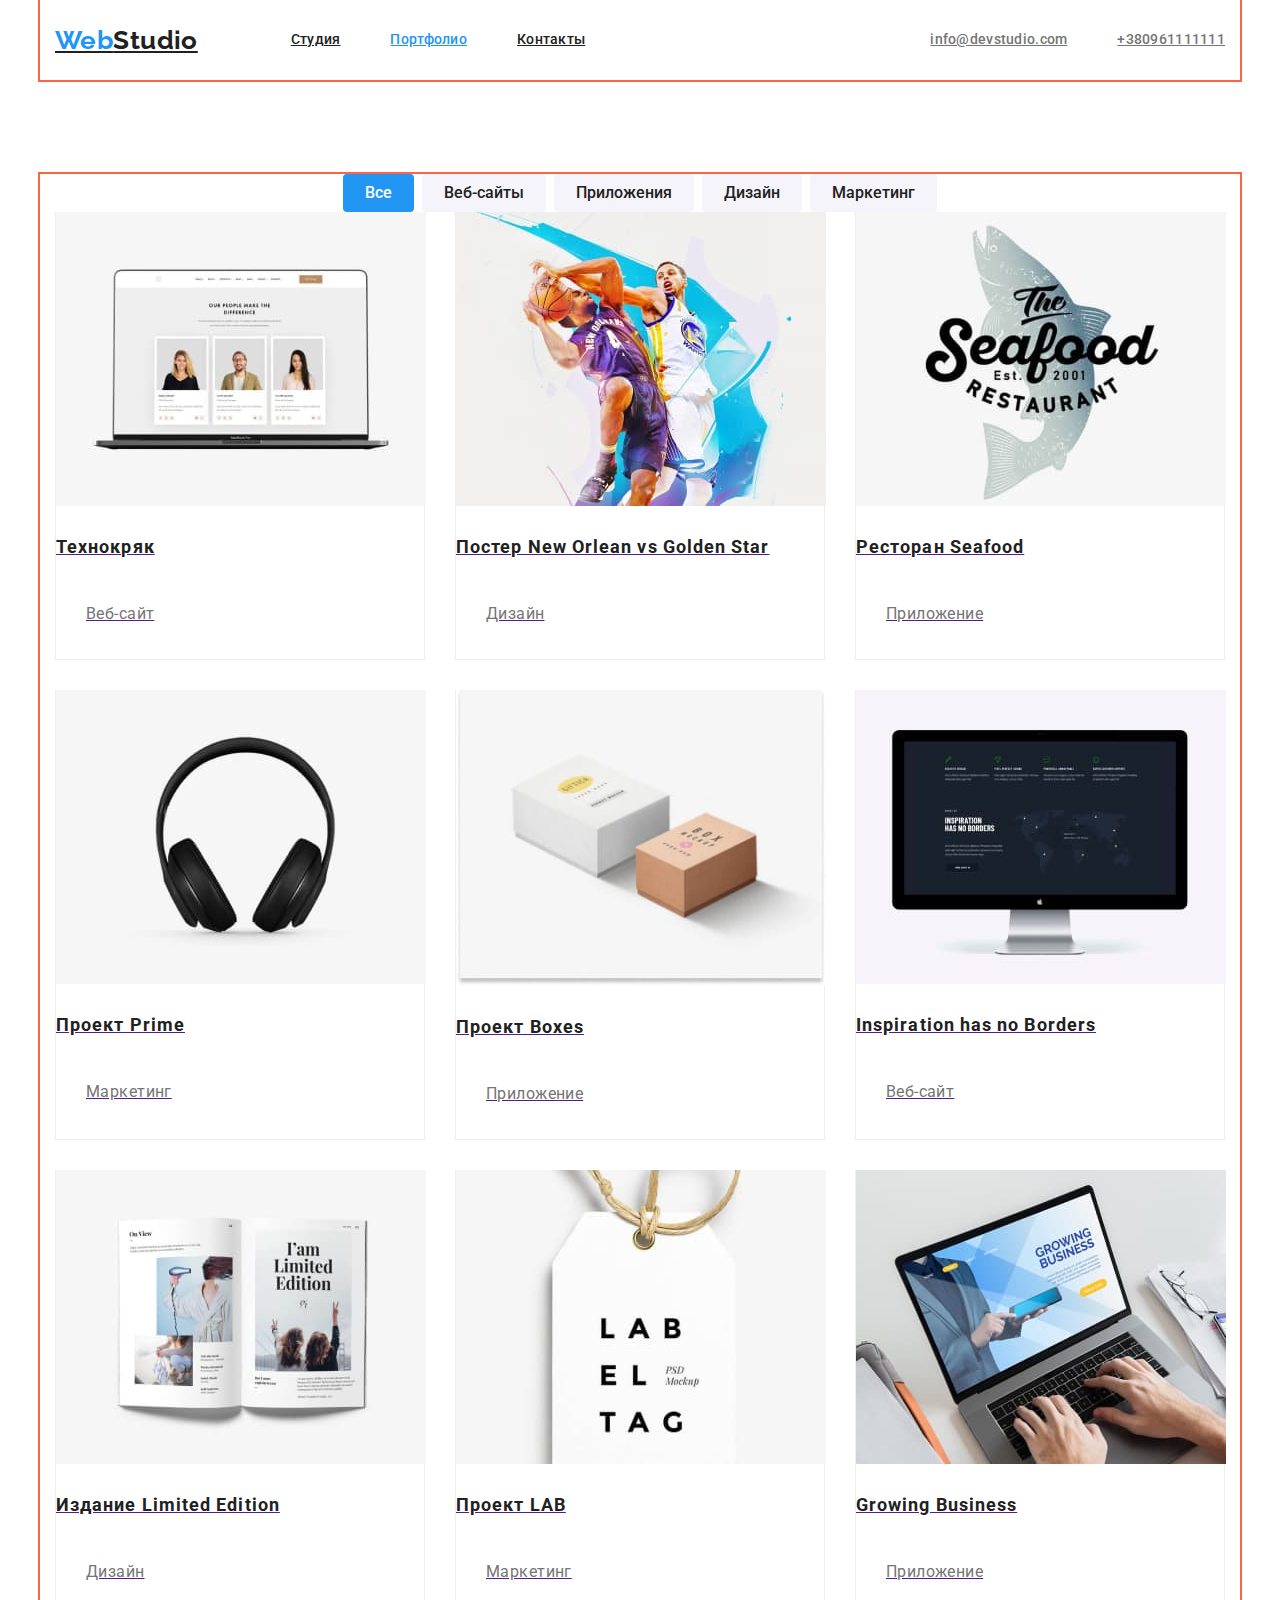
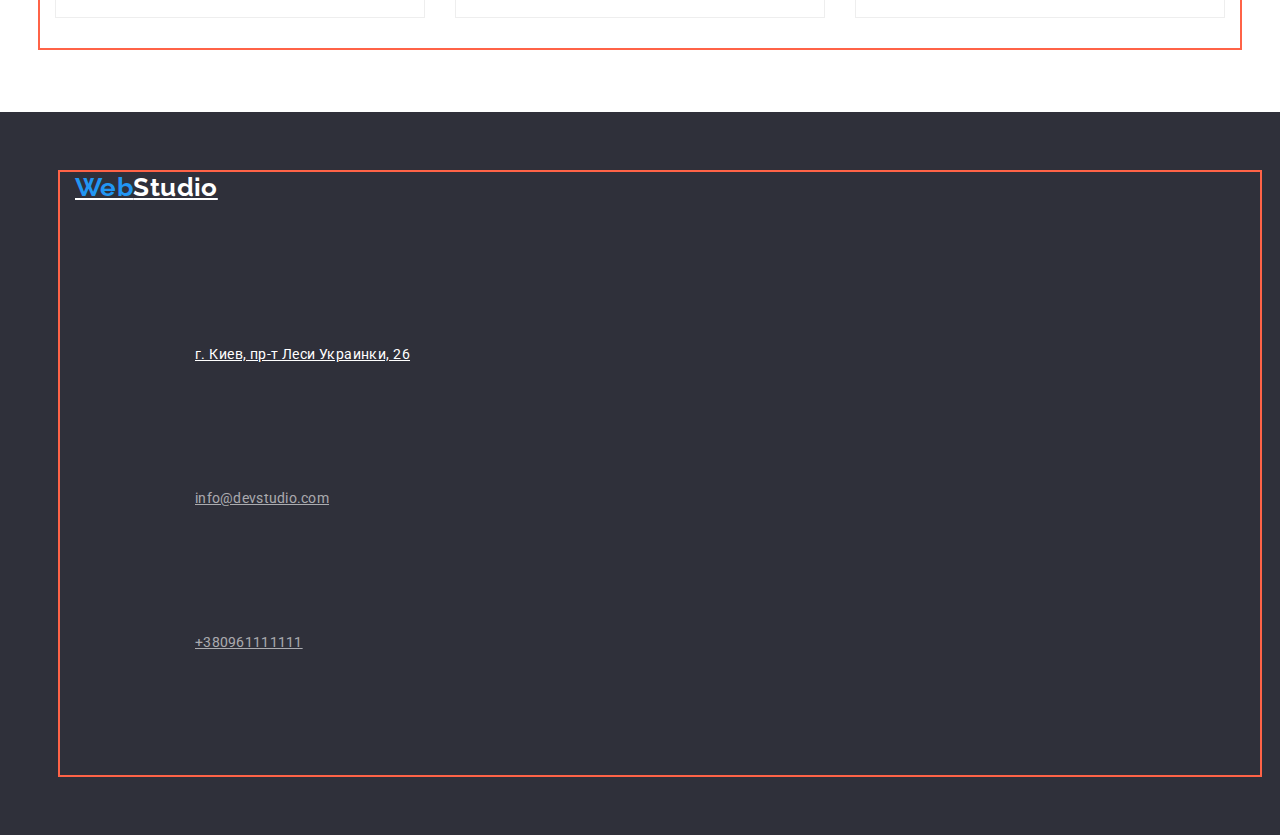
==== commit 7c3f59a6: "последнее" ====
--- a/portfolio.html
+++ b/portfolio.html
@@ -43,63 +43,63 @@
                     <li class="portfolio-item"><button class="portfolio-btn" type="button">Маркетинг</button></li>
                 </ul>
                 <ul class="card-list list">
-                    <li>
+                    <li class="card-item">
                         <a class="link" href="">
                         <img src="./images/portfolio/portfolio-1.jpg" alt="Веб-сайт" width="370" />
                         <h2 class="card-title">Технокряк</h2>
                         <p class="card-desc">Веб-сайт</p>  
                         </a>
                     </li>
-                    <li>
+                    <li class="card-item">
                         <a class="link" href="">
                         <img src="./images/portfolio/portfolio-2.jpg" alt="Дизайн" width="370" />
                         <h2 class="card-title">Постер New Orlean vs Golden Star</h2>
                         <p class="card-desc">Дизайн</p>  
                         </a>
                     </li>
-                    <li>
+                    <li class="card-item">
                         <a class="link" href="">
                         <img src="./images/portfolio/portfolio-3.jpg" alt="Приложение" width="370" />
                         <h2 class="card-title">Ресторан Seafood</h2>
                         <p class="card-desc">Приложение</p>  
                         </a>
                     </li>
-                    <li>
+                    <li class="card-item">
                         <a class="link" href="">
                         <img src="./images/portfolio/portfolio-4.jpg" alt="Маркетинг" width="370" />
                         <h2 class="card-title">Проект Prime</h2>
                         <p class="card-desc">Маркетинг</p>  
                         </a>
                     </li>
-                    <li>
+                    <li class="card-item">
                         <a class="link" href="">
                         <img src="./images/portfolio/portfolio-5.jpg" alt="Приложение" width="370" />
                         <h2 class="card-title">Проект Boxes</h2>
                         <p class="card-desc">Приложение</p>  
                         </a>
                     </li>
-                    <li>
+                    <li class="card-item">
                         <a class="link" href="">
                         <img src="./images/portfolio/portfolio-6.jpg" alt="Веб-сайт" width="370" />
                         <h2 class="card-title">Inspiration has no Borders</h2>
                         <p class="card-desc">Веб-сайт</p>  
                         </a>
                     </li>
-                    <li>
+                    <li class="card-item">
                         <a class="link" href="">
                         <img src="./images/portfolio/portfolio-7.jpg" alt="Дизайн" width="370" />
                         <h2 class="card-title">Издание Limited Edition</h2>
                         <p class="card-desc">Дизайн</p>  
                         </a>
                     </li>
-                    <li>
+                    <li class="card-item">
                         <a class="link" href="">
                         <img src="./images/portfolio/portfolio-8.jpg" alt="Маркетинг" width="370" />
                         <h2 class="card-title">Проект LAB</h2>
                         <p class="card-desc">Маркетинг</p>  
                         </a>
                     </li>
-                    <li>
+                    <li class="card-item">
                         <a class="link" href="">
                         <img src="./images/portfolio/portfolio-9.jpg" alt="Приложение" width="370" />
                         <h2 class="card-title">Growing Business</h2>
--- a/css/style.css
+++ b/css/style.css
@@ -403,16 +403,24 @@
     
 }
 
-.card-list.list:nth-child(3n) {
+.card-list {
     display: flex;
     flex-wrap: wrap;
-    justify-content: space-between;
-    margin-right: 0px;
-    margin-bottom: 0px;
-    
-
-    margin-top: 56px;
-}
+    margin-right: -30px;
+    margin-bottom: -30px;
+    }
+
+    .card-item {
+        margin-right: 30px;
+        margin-bottom: 30px;
+
+        width: calc((100% - 90px) / 3);
+
+        background-color: #ffffff;
+        border-right: 1px solid #eeeeee;
+        border-left: 1px solid #eeeeee;
+        border-bottom: 1px solid #eeeeee;
+    }
 
 .card-title {
     margin-top: 20px;
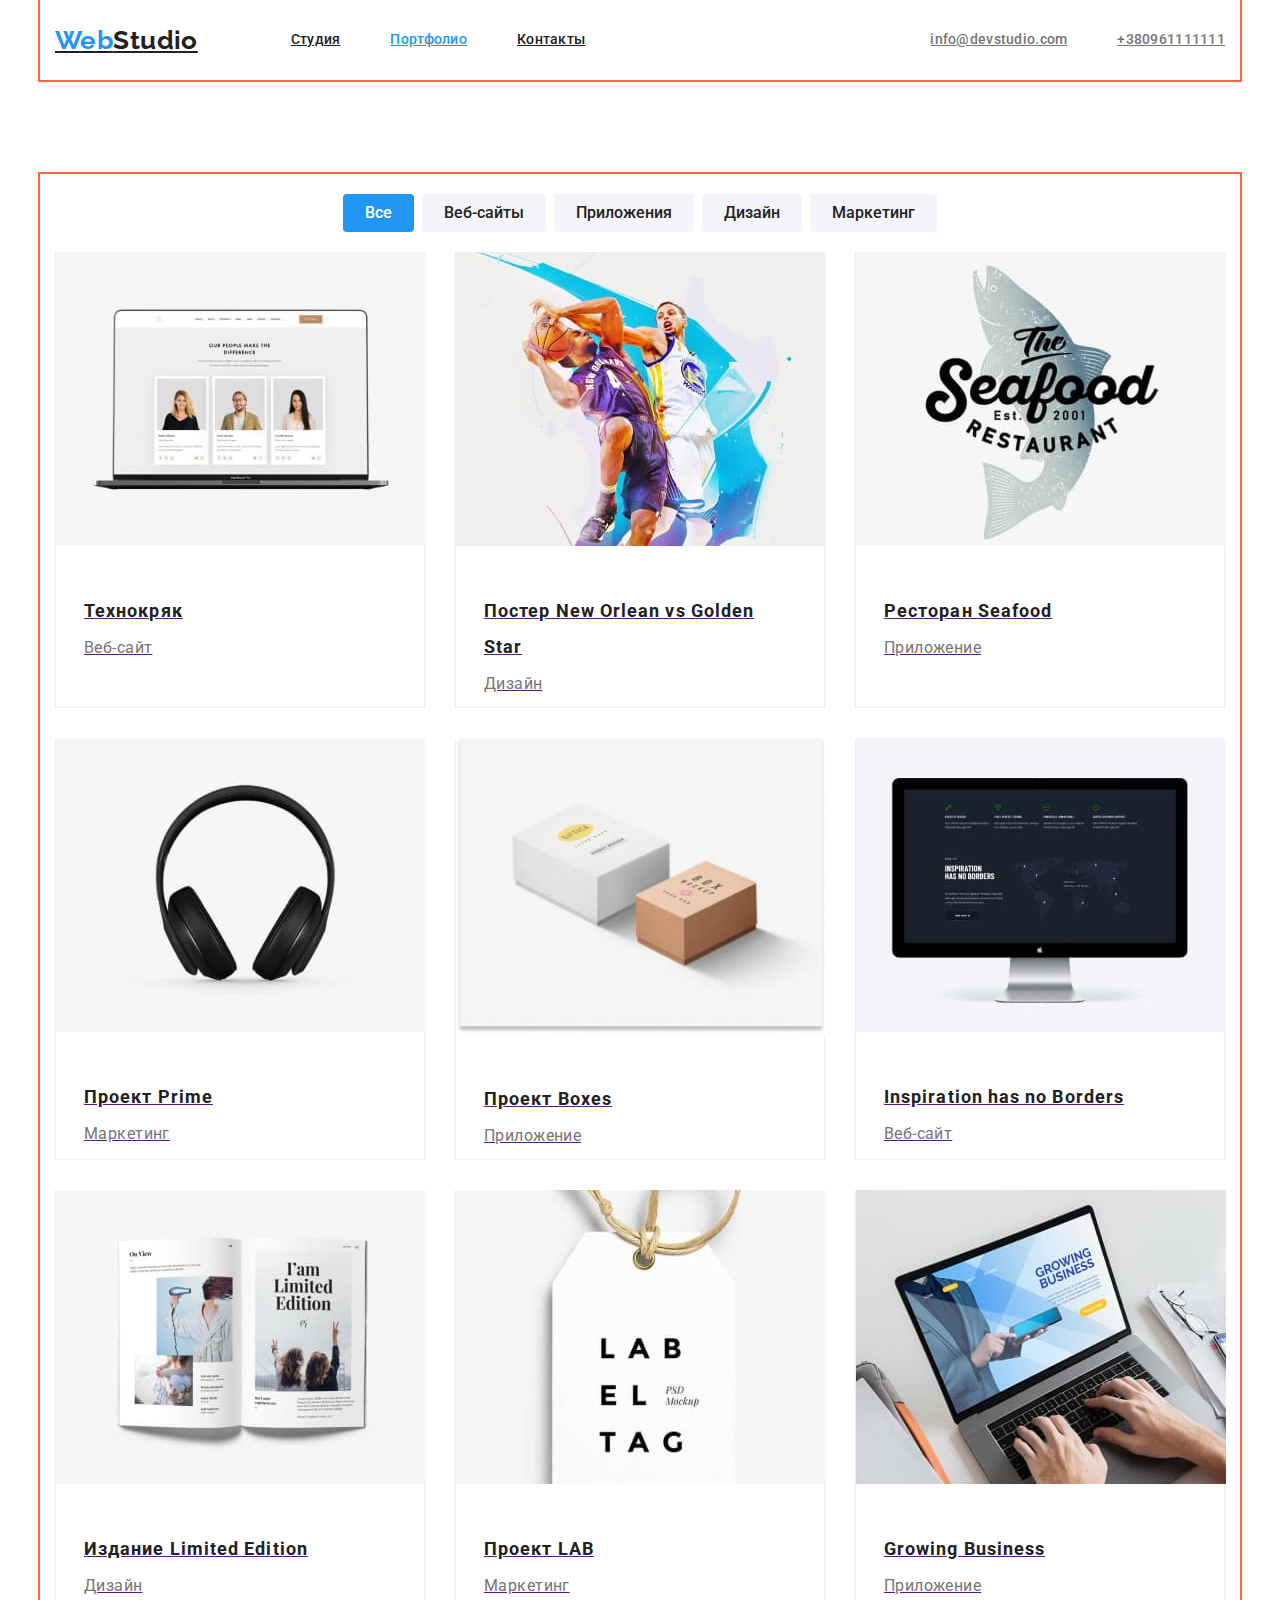
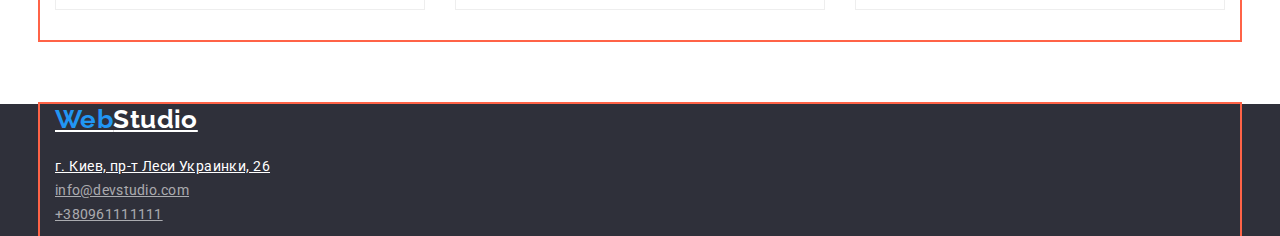
==== commit cd89ff75: "последнее" ====
--- a/portfolio.html
+++ b/portfolio.html
@@ -46,65 +46,83 @@
                     <li class="card-item">
                         <a class="link" href="">
                         <img src="./images/portfolio/portfolio-1.jpg" alt="Веб-сайт" width="370" />
+                        <div class="thumbs">
                         <h2 class="card-title">Технокряк</h2>
                         <p class="card-desc">Веб-сайт</p>  
-                        </a>
+                    </div>    
+                    </a>                 
                     </li>
                     <li class="card-item">
                         <a class="link" href="">
                         <img src="./images/portfolio/portfolio-2.jpg" alt="Дизайн" width="370" />
+                        <div class="thumbs">
                         <h2 class="card-title">Постер New Orlean vs Golden Star</h2>
                         <p class="card-desc">Дизайн</p>  
-                        </a>
+                    </div>
+                    </a>
                     </li>
                     <li class="card-item">
                         <a class="link" href="">
                         <img src="./images/portfolio/portfolio-3.jpg" alt="Приложение" width="370" />
+                        <div class="thumbs">
                         <h2 class="card-title">Ресторан Seafood</h2>
                         <p class="card-desc">Приложение</p>  
-                        </a>
+                    </div>
+                    </a>
                     </li>
                     <li class="card-item">
                         <a class="link" href="">
                         <img src="./images/portfolio/portfolio-4.jpg" alt="Маркетинг" width="370" />
+                        <div class="thumbs">
                         <h2 class="card-title">Проект Prime</h2>
                         <p class="card-desc">Маркетинг</p>  
-                        </a>
+                    </div>
+                    </a>
                     </li>
                     <li class="card-item">
                         <a class="link" href="">
                         <img src="./images/portfolio/portfolio-5.jpg" alt="Приложение" width="370" />
+                        <div class="thumbs">
                         <h2 class="card-title">Проект Boxes</h2>
                         <p class="card-desc">Приложение</p>  
-                        </a>
+                    </div>
+                    </a>
                     </li>
                     <li class="card-item">
                         <a class="link" href="">
                         <img src="./images/portfolio/portfolio-6.jpg" alt="Веб-сайт" width="370" />
+                        <div class="thumbs">
                         <h2 class="card-title">Inspiration has no Borders</h2>
                         <p class="card-desc">Веб-сайт</p>  
-                        </a>
+                    </div>
+                    </a>
                     </li>
                     <li class="card-item">
                         <a class="link" href="">
                         <img src="./images/portfolio/portfolio-7.jpg" alt="Дизайн" width="370" />
+                        <div class="thumbs">
                         <h2 class="card-title">Издание Limited Edition</h2>
                         <p class="card-desc">Дизайн</p>  
-                        </a>
+                    </div>
+                    </a>
                     </li>
                     <li class="card-item">
                         <a class="link" href="">
                         <img src="./images/portfolio/portfolio-8.jpg" alt="Маркетинг" width="370" />
+                        <div class="thumbs">
                         <h2 class="card-title">Проект LAB</h2>
                         <p class="card-desc">Маркетинг</p>  
-                        </a>
+                    </div>    
+                    </a>
                     </li>
                     <li class="card-item">
                         <a class="link" href="">
                         <img src="./images/portfolio/portfolio-9.jpg" alt="Приложение" width="370" />
+                        <div class="thumbs">
                         <h2 class="card-title">Growing Business</h2>
                         <p class="card-desc">Приложение</p>  
-                        </a>
+                    </div>
+                    </a>
                     </li>
                 </ul>
                 </div>
@@ -114,7 +132,7 @@
             <div class="container">
             <a class="logo link" href="/">
                <span class="accent">Web</span>Studio</a>
-            <ul class="footer list">
+            <ul class="footer-list list">
                 <li class="footer item">
                     <a class="adress-link link" href="https://goo.gl/maps/D3uRbkzvZpGUqhTm6" target="_blank" rel="noopener noreferrer">г. Киев, пр-т Леси Украинки, 26</a>
                 </li>
--- a/css/style.css
+++ b/css/style.css
@@ -320,7 +320,7 @@
 
 .footer {
 background: #2F303A;
-padding: 60px;
+/* padding: 60px; */
 
 }
 
@@ -336,6 +336,12 @@
 font-size: 14px;
 line-height: 1.71;
 color: var(--primary-white-color);
+}
+
+.footer-list {
+    width: 231px;
+height: 81px;
+left: 215px;
 }
 
 .footer-item:not(:last-child){
@@ -399,7 +405,7 @@
 .btn-list {
     display: flex;
     justify-content: center;
-    
+    padding: 20px;
     
 }
 
@@ -410,16 +416,22 @@
     margin-bottom: -30px;
     }
 
-    .card-item {
-        margin-right: 30px;
-        margin-bottom: 30px;
-
-        width: calc((100% - 90px) / 3);
-
-        background-color: #ffffff;
-        border-right: 1px solid #eeeeee;
-        border-left: 1px solid #eeeeee;
-        border-bottom: 1px solid #eeeeee;
+.card-item {
+    margin-right: 30px;
+    margin-bottom: 30px;
+
+    width: calc((100% - 90px) / 3);
+
+    background-color: #ffffff;
+    border-right: 1px solid #eeeeee;
+    border-left: 1px solid #eeeeee;
+    border-bottom: 1px solid #eeeeee;
+    }
+
+    .thumbs {
+    padding: 20px 24px 4px;
+    margin: 4px;
+    text-align: left;
     }
 
 .card-title {
@@ -437,7 +449,7 @@
 .card-desc {
     margin-top: 4px;
     margin-bottom: 0px;
-    padding: 30px;
+    padding: 0px;
 
     font-size: 16px;
     line-height: 1.88;
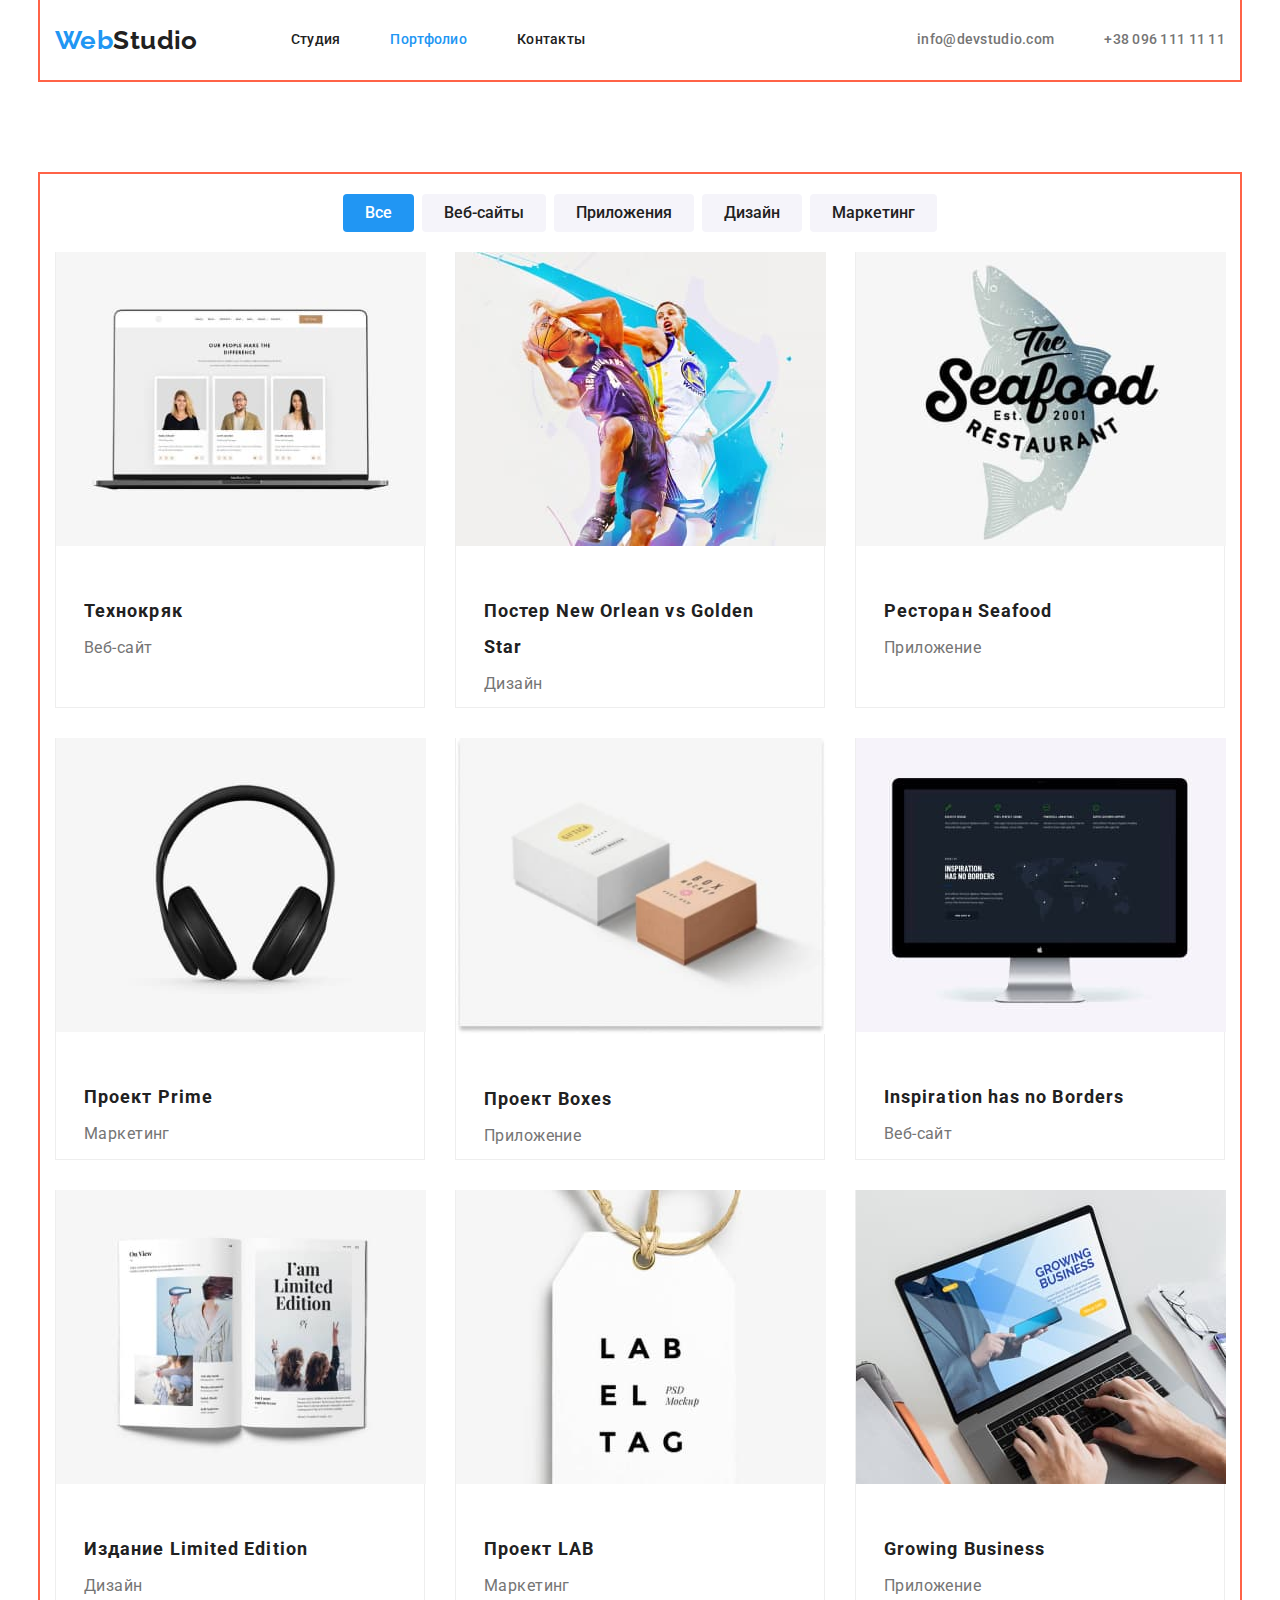
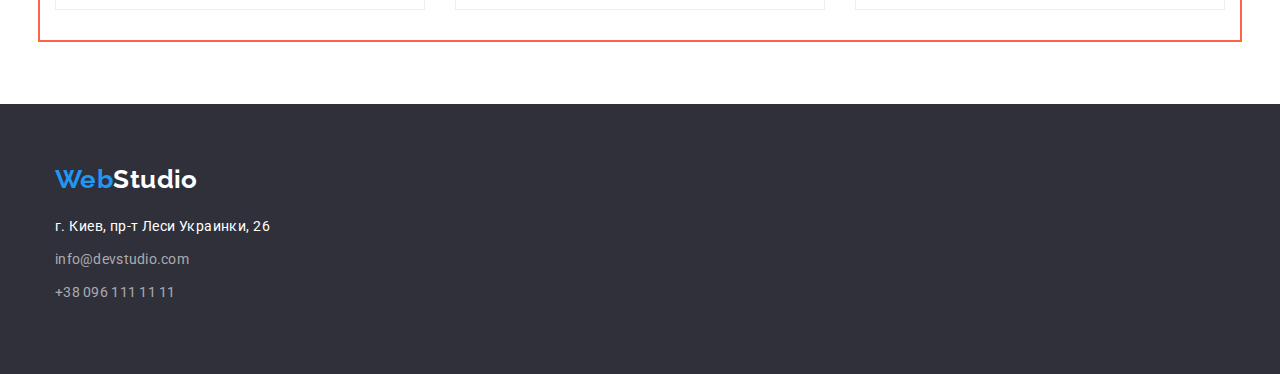
==== commit 0cbce91a: "правочки" ====
--- a/portfolio.html
+++ b/portfolio.html
@@ -25,7 +25,7 @@
 
         <ul class="contacts-list list">
             <li class="header-item list"><a class="contact-link link" href="mailto:info@devstudio.com">info@devstudio.com</a></li>
-            <li class="header-item list"><a class="contact-link link" href="tel:+380961111111">+380961111111</a></li>
+            <li class="header-item list"><a class="contact-link link" href="tel:+380961111111">+38 096 111 11 11</a></li>
         
         </ul>
         </div> 
@@ -129,18 +129,18 @@
             </section>
         </main>
         <footer class="footer">
-            <div class="container">
+            <div class="footer-container">
             <a class="logo link" href="/">
                <span class="accent">Web</span>Studio</a>
             <ul class="footer-list list">
-                <li class="footer item">
+                <li class="adress-item">
                     <a class="adress-link link" href="https://goo.gl/maps/D3uRbkzvZpGUqhTm6" target="_blank" rel="noopener noreferrer">г. Киев, пр-т Леси Украинки, 26</a>
                 </li>
-                <li class="footer list">
+                <li class="adress-item">
                     <a class="contact-link link list " href="mailto:info@devstudio.com">info@devstudio.com</a>
                 </li>
-                <li class="footer list">
-                    <a class="contact-link link list" href="tel:+380961111111">+380961111111</a>
+                <li class="adress-item">
+                    <a class="contact-link link list" href="tel:+380961111111">+38 096 111 11 11</a>
                 </li>
             </ul>
         </div>
--- a/css/style.css
+++ b/css/style.css
@@ -30,6 +30,7 @@
     list-style: none;
     padding-left: 0;
     margin: 0;
+    text-decoration: none;
 }
 
 .list { 
@@ -320,8 +321,18 @@
 
 .footer {
 background: #2F303A;
-/* padding: 60px; */
-
+
+
+}
+
+.footer-container {
+    margin: auto;
+    width: 1200px;
+    padding: 60px 15px;
+}
+
+.adress-item {
+    margin-bottom: 9px;
 }
 
 .footer .logo {
@@ -338,11 +349,7 @@
 color: var(--primary-white-color);
 }
 
-.footer-list {
-    width: 231px;
-height: 81px;
-left: 215px;
-}
+
 
 .footer-item:not(:last-child){
     margin-bottom: 10px;
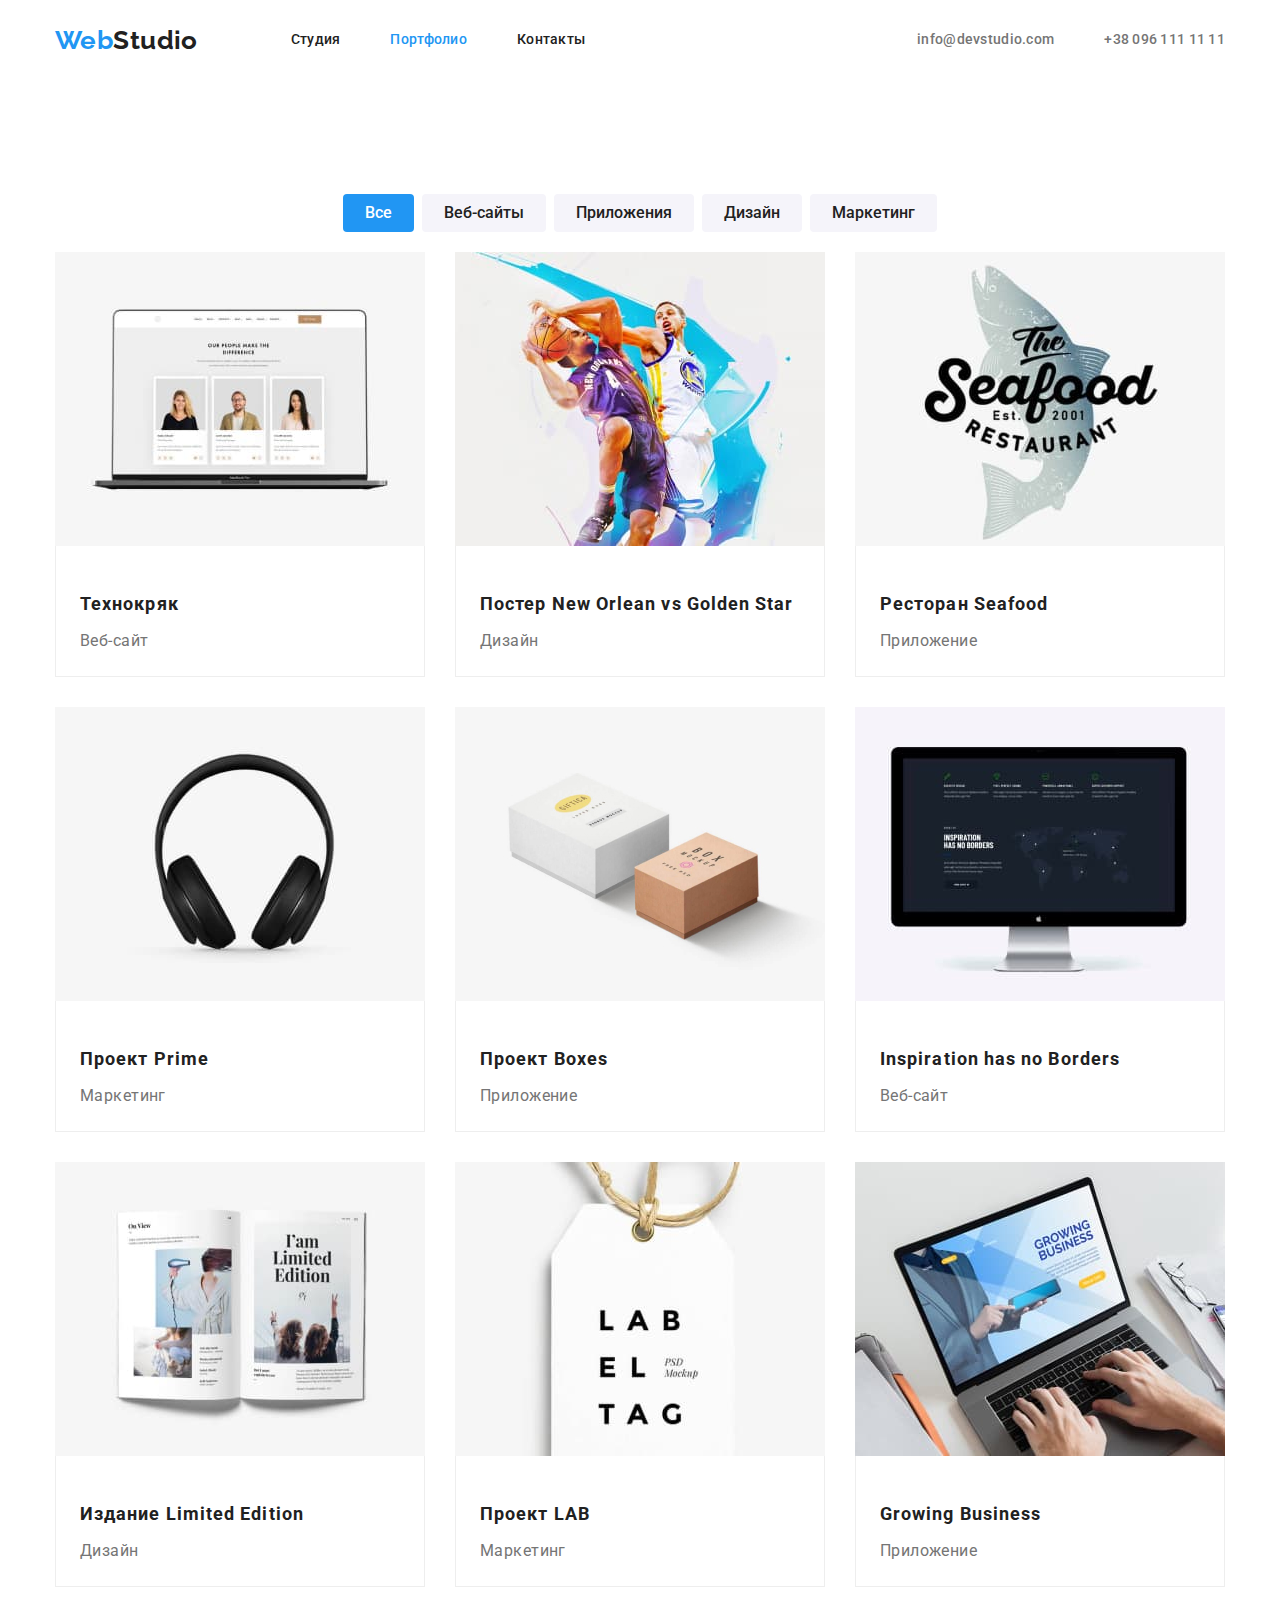
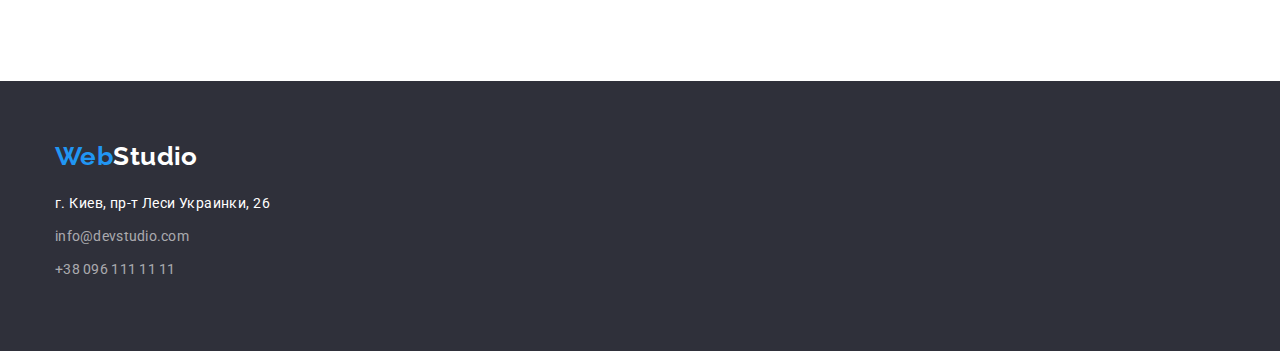
==== commit 6e8873d3: "последнее" ====
--- a/portfolio.html
+++ b/portfolio.html
@@ -45,12 +45,12 @@
                 <ul class="card-list list">
                     <li class="card-item">
                         <a class="link" href="">
-                        <img src="./images/portfolio/portfolio-1.jpg" alt="Веб-сайт" width="370" />
+                        <img src="./images/portfolio/portfolio-1.jpg" alt="Веб-сайт" width="370" /></a> 
                         <div class="thumbs">
                         <h2 class="card-title">Технокряк</h2>
                         <p class="card-desc">Веб-сайт</p>  
                     </div>    
-                    </a>                 
+                                    
                     </li>
                     <li class="card-item">
                         <a class="link" href="">
@@ -63,66 +63,59 @@
                     </li>
                     <li class="card-item">
                         <a class="link" href="">
-                        <img src="./images/portfolio/portfolio-3.jpg" alt="Приложение" width="370" />
+                        <img src="./images/portfolio/portfolio-3.jpg" alt="Приложение" width="370" /></a>
                         <div class="thumbs">
                         <h2 class="card-title">Ресторан Seafood</h2>
                         <p class="card-desc">Приложение</p>  
                     </div>
-                    </a>
                     </li>
                     <li class="card-item">
                         <a class="link" href="">
-                        <img src="./images/portfolio/portfolio-4.jpg" alt="Маркетинг" width="370" />
+                        <img src="./images/portfolio/portfolio-4.jpg" alt="Маркетинг" width="370" /></a>
                         <div class="thumbs">
                         <h2 class="card-title">Проект Prime</h2>
                         <p class="card-desc">Маркетинг</p>  
                     </div>
-                    </a>
                     </li>
                     <li class="card-item">
                         <a class="link" href="">
-                        <img src="./images/portfolio/portfolio-5.jpg" alt="Приложение" width="370" />
+                        <img src="./images/portfolio/portfolio-5.jpg" alt="Приложение" width="370" /></a>
                         <div class="thumbs">
                         <h2 class="card-title">Проект Boxes</h2>
                         <p class="card-desc">Приложение</p>  
                     </div>
-                    </a>
                     </li>
                     <li class="card-item">
                         <a class="link" href="">
-                        <img src="./images/portfolio/portfolio-6.jpg" alt="Веб-сайт" width="370" />
+                        <img src="./images/portfolio/portfolio-6.jpg" alt="Веб-сайт" width="370" /></a>
                         <div class="thumbs">
                         <h2 class="card-title">Inspiration has no Borders</h2>
                         <p class="card-desc">Веб-сайт</p>  
                     </div>
-                    </a>
                     </li>
                     <li class="card-item">
                         <a class="link" href="">
-                        <img src="./images/portfolio/portfolio-7.jpg" alt="Дизайн" width="370" />
+                        <img src="./images/portfolio/portfolio-7.jpg" alt="Дизайн" width="370" /></a>
                         <div class="thumbs">
                         <h2 class="card-title">Издание Limited Edition</h2>
                         <p class="card-desc">Дизайн</p>  
                     </div>
-                    </a>
                     </li>
                     <li class="card-item">
                         <a class="link" href="">
-                        <img src="./images/portfolio/portfolio-8.jpg" alt="Маркетинг" width="370" />
+                        <img src="./images/portfolio/portfolio-8.jpg" alt="Маркетинг" width="370" /></a>
                         <div class="thumbs">
                         <h2 class="card-title">Проект LAB</h2>
                         <p class="card-desc">Маркетинг</p>  
                     </div>    
-                    </a>
                     </li>
                     <li class="card-item">
                         <a class="link" href="">
-                        <img src="./images/portfolio/portfolio-9.jpg" alt="Приложение" width="370" />
+                        <img src="./images/portfolio/portfolio-9.jpg" alt="Приложение" width="370" /></a>
                         <div class="thumbs">
                         <h2 class="card-title">Growing Business</h2>
                         <p class="card-desc">Приложение</p>  
                     </div>
-                    </a>
                     </li>
                 </ul>
                 </div>
--- a/css/style.css
+++ b/css/style.css
@@ -50,7 +50,7 @@
     padding-left: 15px;
     padding-right: 15px;
     width: 1200px;
-    outline: 2px solid tomato;
+    
 }
 
 h1, h2, h3, h4, h5, h6, p { 
@@ -138,10 +138,7 @@
     color: var(--accent-color);
 }
 
-/* .header-list {
-    display: flex;
-    
-} */
+
 
 .header-item:not(:last-child) {
     margin-right: 50px;
@@ -173,11 +170,7 @@
 color: var(--primary-text-color);
 }
 
-/* .header-list {
-    padding: 0px;
-    margin: 0px;
-    margin-left: auto;
-} */
+
 
 .header-item .list {
     padding: 0px;
@@ -196,6 +189,7 @@
     margin-bottom: 20px;
     background: var(--accent-color);
     color: var(--primary-white-color);
+    cursor: pointer;
 }
 
 
@@ -234,10 +228,12 @@
 }
 
 .about-list {
+    
     margin-top: 0px;
     margin-bottom: 0px;
     display: flex;
     align-items: center;
+    justify-content: space-between;
 }
 
 .about-description {
@@ -246,11 +242,12 @@
 
 .about-item {
    width: 270px;
-}
-
-.about-item:not(:last-child){
+ 
+}
+ 
+/* .about-item:not(:last-child){
     margin-right: 30px;
-}
+ }  */
 
 /* work */
 
@@ -416,6 +413,11 @@
     
 }
 
+img{
+    display: block;
+    
+}
+
 .card-list {
     display: flex;
     flex-wrap: wrap;
@@ -426,19 +428,20 @@
 .card-item {
     margin-right: 30px;
     margin-bottom: 30px;
-
+    width: 370px;
     width: calc((100% - 90px) / 3);
 
     background-color: #ffffff;
-    border-right: 1px solid #eeeeee;
-    border-left: 1px solid #eeeeee;
-    border-bottom: 1px solid #eeeeee;
+    
     }
 
     .thumbs {
-    padding: 20px 24px 4px;
-    margin: 4px;
+    padding: 20px 24px;
     text-align: left;
+    width: 370px;
+    border-left:  1px solid #EEEEEE;
+    border-right: 1px solid #EEEEEE; 
+    border-bottom:  1px solid #EEEEEE;
     }
 
 .card-title {
